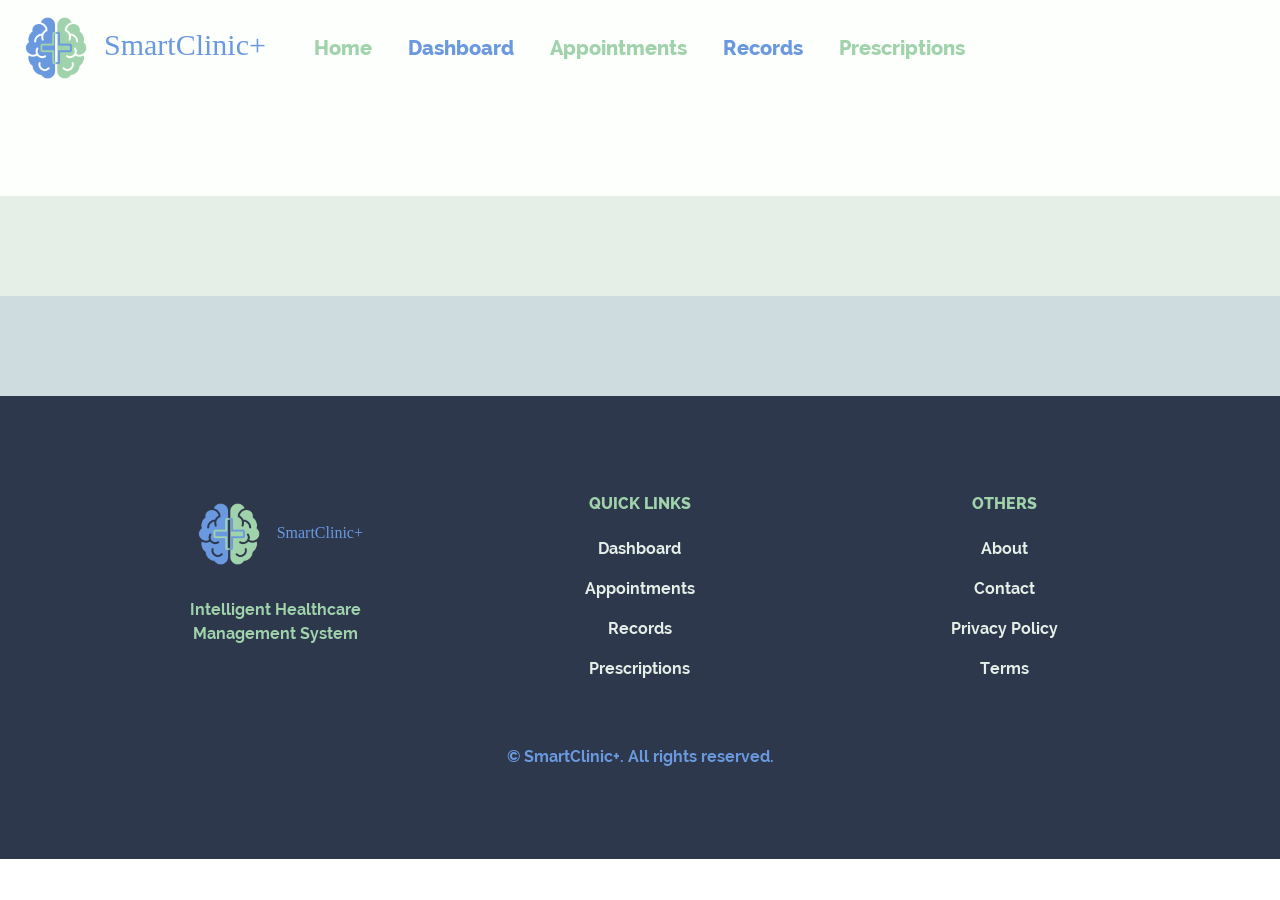
==== html/index.html @ b21c29d2 "draft" ====
<!doctype html>
<html lang="en">
  <head>
    <!-- local css -->
      <link rel="stylesheet" href="../styles/styles.css">
    <!-- end of local csss -->

    <!-- Required meta tags -->
    <meta charset="utf-8">
    <meta name="viewport" content="width=device-width, initial-scale=1.0">

    <!-- Bootstrap CSS -->
    <link rel="stylesheet" href="https://cdn.jsdelivr.net/npm/bootstrap@4.0.0/dist/css/bootstrap.min.css" integrity="sha384-Gn5384xqQ1aoWXA+058RXPxPg6fy4IWvTNh0E263XmFcJlSAwiGgFAW/dAiS6JXm" crossorigin="anonymous">

    <title>SmartClinic+</title>
    <link rel="icon" type="image/x-icon" href="../images/logoo.png">

  </head>

<body>

<!-- This is the start of the nav bar -->
 
<!-- THIS IS THE START OF THE NAV BAR (MENU SECTION) -->
<nav class="navbar navbar-expand-lg navbar-light first-block">
  <a class="norwester nav-name" href="index.html"><img class="logo" src="../images/logoo.png" alt="SmartClinic+ Logo" title="SmartClinic+ logo">SmartClinic+</a>
  <button class="navbar-toggler" type="button" data-toggle="collapse" data-target="#navbarNavAltMarkup" aria-controls="navbarNavAltMarkup" aria-expanded="false" aria-label="Toggle navigation">
    <span class="navbar-toggler-icon"></span>
  </button>
  <div class="collapse navbar-collapse" id="navbarNavAltMarkup">
    <div class="navbar-nav ralewayextrabold nav-text">
      <a class="nav-item nav-link nav-text1 active" href="index.html">Home <span class="sr-only">(current)</span></a>
      <a class="nav-item nav-link nav-text2" href="dashboard.html">Dashboard</a>
      <a class="nav-item nav-link nav-text1" href="appointments.html">Appointments</a>
      <a class="nav-item nav-link nav-text2" href="records.html">Records</a>
      <a class="nav-item nav-link nav-text1" href="prescriptions.html">Prescriptions</a>
    </div>
  </div>
</nav>
<!-- THIS IS THE END OF THE NAV BAR (MENU SECTION) -->


<!-- This is the start of the first-block -->
<section class = "first-block">

</section>
<!-- This is the end of the first-block -->

<!-- This is the start of the second-block -->
<section class = "second-block">
  
</section>
<!-- This is the end of the second-block -->

<!-- This is the start of the third-block -->
<section class = "third-block">
  
</section>
<!-- This is the end of the third-block -->

<!-- start of footer -->

 <!-- Footer -->
<footer class="text-center text-lg-start bg-body-tertiary text-muted footer">

  <!-- Section: Links  -->
  <section class="">
    <div class="container text-center text-md-start mt-5">
      <!-- Grid row -->
      <div class="row mt-3">
        <!-- Grid column -->
        <div class="col-md-3 col-lg-4 col-xl-3 mx-auto mb-4">
          <!-- Content -->
          <h6 class="fw-bold mb-4">
          <a class="fas fa-gem me-3 norwester footer-text2" href="index.html"><img class="logo" src="../images/logoo.png" alt="SmartClinic+ Logo" title="SmartClinic+ logo">SmartClinic+</a>
          </h6>
          <p class="footer-text1 ralewaybold">
            Intelligent Healthcare Management System
          </p>
        </div>
        <!-- Grid column -->


        <!-- Grid column -->
        <div class="col-md-3 col-lg-2 col-xl-2 mx-auto mb-4">
          <!-- Links -->
          <h6 class="text-uppercase ralewayextrabold footer-text1 mb-4">
            Quick links
          </h6>
          <p>
            <a href="dashboard.html" class="footer-links ralewaybold">Dashboard</a>
          </p>
          <p>
            <a href="appointments.html" class="footer-links ralewaybold">Appointments</a>
          </p>
          <p>
            <a href="records.html" class="footer-links ralewaybold">Records</a>
          </p>
          <p>
            <a href="prescriptions.html" class="footer-links ralewaybold">Prescriptions</a>
          </p>
        </div>
        <!-- Grid column -->

        <!-- Grid column -->
        <div class="col-md-4 col-lg-3 col-xl-3 mx-auto mb-md-0 mb-4">
          <!-- Links -->
          <h6 class="text-uppercase ralewayextrabold footer-text1 mb-4">OTHERS</h6>
          <p>
            <a href="#" class="footer-links ralewaybold">About</a>
          </p>
          <p>
            <a href="#" class="footer-links ralewaybold">Contact</a>
          </p>
          <p>
            <a href="#" class="footer-links ralewaybold">Privacy Policy</a>
          </p>
          <p>
            <a href="#" class="footer-links ralewaybold">Terms</a>
          </p>
        </div>
        <!-- Grid column -->
      </div>
      <!-- Grid row -->
    </div>
  </section>
  <!-- Section: Links  -->

  <!-- Copyright -->
  <div class="text-center p-4">
    <p class ="ralewaybold footer-text2">&copy; SmartClinic+. All rights reserved.</p>
  </div>
  <!-- Copyright -->
</footer>
<!-- Footer -->
<!-- end of footer -->

  </body>
</html>
---- styles/styles.css ----
@font-face {
    font-family:'RalewayEB';
    src: url(../fonts/raleway-extrabold.ttf);
}

@font-face {
    font-family: 'Norwester';
    src: url(../fonts/Norwester.otf);
}

@font-face {
    font-family: 'RalewayB';
    src: url(../fonts/raleway-bold.ttf)
}

.ralewayextrabold {
  font-family: 'RalewayEB';
}

.norwester {
    font-family: 'Norwester';
    color: #a0d3ab;
}

.ralewaybold {
    font-family: 'RalewayB';
}

.logo {
    width: 80px;
    height: auto;
    margin-right: 8px;
}

.nav-name {
    color: #6a99df !important;
    font-size: 30px;
    margin-right: 40px;
}

.nav-text1 {
    color: #a0d3ab !important;
    font-size: 20px;
}

.nav-text2 {
    color: #6a99df !important;
    font-size: 20px;
}

.navbar-brand {
    margin-right: 40px;
}

.nav-link {
    margin-right: 20px;
}

.first-block {
    background-color: #fcfffc;
    padding: 50px 5%;
}

.second-block {
    background-color: #e5efe7;
    padding: 50px 5%;
}

.third-block {
    background-color: #cfdcdf;
    padding: 50px 5%;
}

.footer {
    background-color: #2d384d;
    padding: 50px 5%;
}

.footer-text1 {
    color: #a0d3ab !important;
}

.footer-text2 {
    color: #6a99df !important;
}

.footer-links {
    color: #e5efe7;
    text-decoration: none;
}

.footer-links:hover {
    color: #e5efe7;
    text-decoration: underline
}
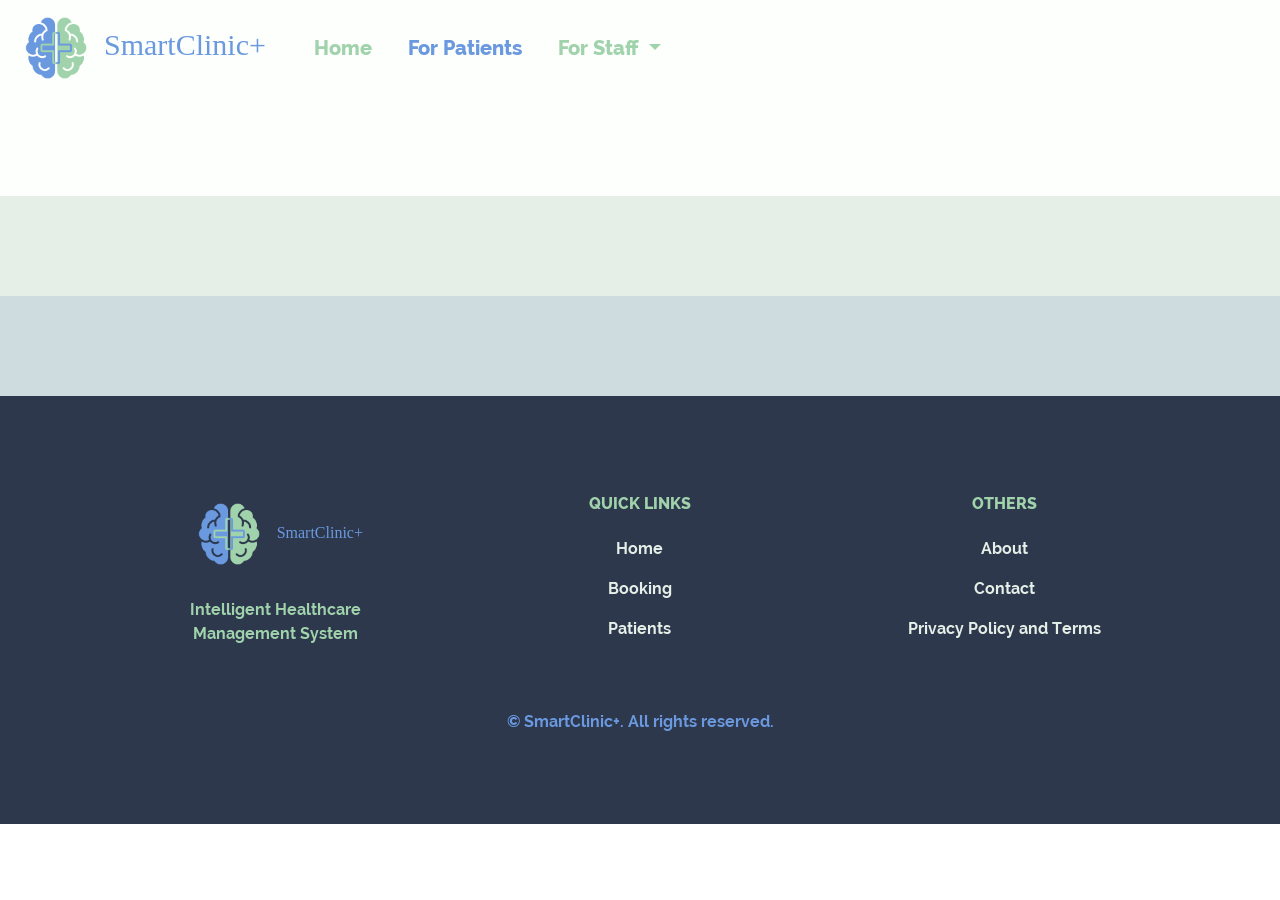
==== commit 14df9c90: "changed navbar and footer. also changed the page names" ====
--- a/html/index.html
+++ b/html/index.html
@@ -12,7 +12,7 @@
     <!-- Bootstrap CSS -->
     <link rel="stylesheet" href="https://cdn.jsdelivr.net/npm/bootstrap@4.0.0/dist/css/bootstrap.min.css" integrity="sha384-Gn5384xqQ1aoWXA+058RXPxPg6fy4IWvTNh0E263XmFcJlSAwiGgFAW/dAiS6JXm" crossorigin="anonymous">
 
-    <title>SmartClinic+</title>
+    <title>SmartClinic+ | Home</title>
     <link rel="icon" type="image/x-icon" href="../images/logoo.png">
 
   </head>
@@ -27,15 +27,36 @@
   <button class="navbar-toggler" type="button" data-toggle="collapse" data-target="#navbarNavAltMarkup" aria-controls="navbarNavAltMarkup" aria-expanded="false" aria-label="Toggle navigation">
     <span class="navbar-toggler-icon"></span>
   </button>
-  <div class="collapse navbar-collapse" id="navbarNavAltMarkup">
+  <!-- <div class="collapse navbar-collapse" id="navbarNavAltMarkup">
     <div class="navbar-nav ralewayextrabold nav-text">
       <a class="nav-item nav-link nav-text1 active" href="index.html">Home <span class="sr-only">(current)</span></a>
       <a class="nav-item nav-link nav-text2" href="dashboard.html">Dashboard</a>
       <a class="nav-item nav-link nav-text1" href="appointments.html">Appointments</a>
       <a class="nav-item nav-link nav-text2" href="records.html">Records</a>
-      <a class="nav-item nav-link nav-text1" href="prescriptions.html">Prescriptions</a>
-    </div>
-  </div>
+      <a class="nav-item nav-link nav-text1" href="prescriptions.html">Prescriptions</a> -->
+
+      <div class="collapse navbar-collapse" id="navbarSupportedContent">
+        <ul class="navbar-nav ralewayextrabold nav-text">
+          <li class="nav-item active">
+            <a class="nav-item nav-link nav-text1 active" href="index.html">Home <span class="sr-only">(current)</span></a>
+          </li>
+          <li class="nav-item">
+            <a class="nav-item nav-link nav-text2" href="patients.html">For Patients</a>
+          </li>
+          <li class="nav-item dropdown nav-text1">
+            <a class="nav-link dropdown-toggle nav-text1" href="#" id="navbarDropdown" role="button" data-toggle="dropdown" aria-haspopup="true" aria-expanded="false">
+              For Staff
+            </a>
+            <div class="dropdown-menu" aria-labelledby="navbarDropdown">
+              <a class="dropdown-item nav-text2" href="doctorsdashboard.html">Doctor Dashboard</a>
+              <a class="dropdown-item nav-text2" href="tasks.html">Tasks</a>
+              <a class="dropdown-item nav-text2" href="patientrecords.html">Patient Records</a>
+            </div>
+          </li>
+        </ul>
+        </div>
+    <!-- </div>
+  </div> -->
 </nav>
 <!-- THIS IS THE END OF THE NAV BAR (MENU SECTION) -->
 
@@ -57,6 +78,12 @@
   
 </section>
 <!-- This is the end of the third-block -->
+
+<!-- Optional JavaScript -->
+    <!-- jQuery first, then Popper.js, then Bootstrap JS -->
+    <script src="https://code.jquery.com/jquery-3.2.1.slim.min.js" integrity="sha384-KJ3o2DKtIkvYIK3UENzmM7KCkRr/rE9/Qpg6aAZGJwFDMVNA/GpGFF93hXpG5KkN" crossorigin="anonymous"></script>
+    <script src="https://cdn.jsdelivr.net/npm/popper.js@1.12.9/dist/umd/popper.min.js" integrity="sha384-ApNbgh9B+Y1QKtv3Rn7W3mgPxhU9K/ScQsAP7hUibX39j7fakFPskvXusvfa0b4Q" crossorigin="anonymous"></script>
+    <script src="https://cdn.jsdelivr.net/npm/bootstrap@4.0.0/dist/js/bootstrap.min.js" integrity="sha384-JZR6Spejh4U02d8jOt6vLEHfe/JQGiRRSQQxSfFWpi1MquVdAyjUar5+76PVCmYl" crossorigin="anonymous"></script>
 
 <!-- start of footer -->
 
@@ -88,16 +115,13 @@
             Quick links
           </h6>
           <p>
-            <a href="dashboard.html" class="footer-links ralewaybold">Dashboard</a>
+            <a href="index.html" class="footer-links ralewaybold">Home</a>
           </p>
           <p>
-            <a href="appointments.html" class="footer-links ralewaybold">Appointments</a>
+            <a href="patients.html" class="footer-links ralewaybold">Booking</a>
           </p>
           <p>
-            <a href="records.html" class="footer-links ralewaybold">Records</a>
-          </p>
-          <p>
-            <a href="prescriptions.html" class="footer-links ralewaybold">Prescriptions</a>
+            <a href="patients.html" class="footer-links ralewaybold">Patients</a>
           </p>
         </div>
         <!-- Grid column -->
@@ -113,10 +137,7 @@
             <a href="#" class="footer-links ralewaybold">Contact</a>
           </p>
           <p>
-            <a href="#" class="footer-links ralewaybold">Privacy Policy</a>
-          </p>
-          <p>
-            <a href="#" class="footer-links ralewaybold">Terms</a>
+            <a href="#" class="footer-links ralewaybold">Privacy Policy and Terms</a>
           </p>
         </div>
         <!-- Grid column -->
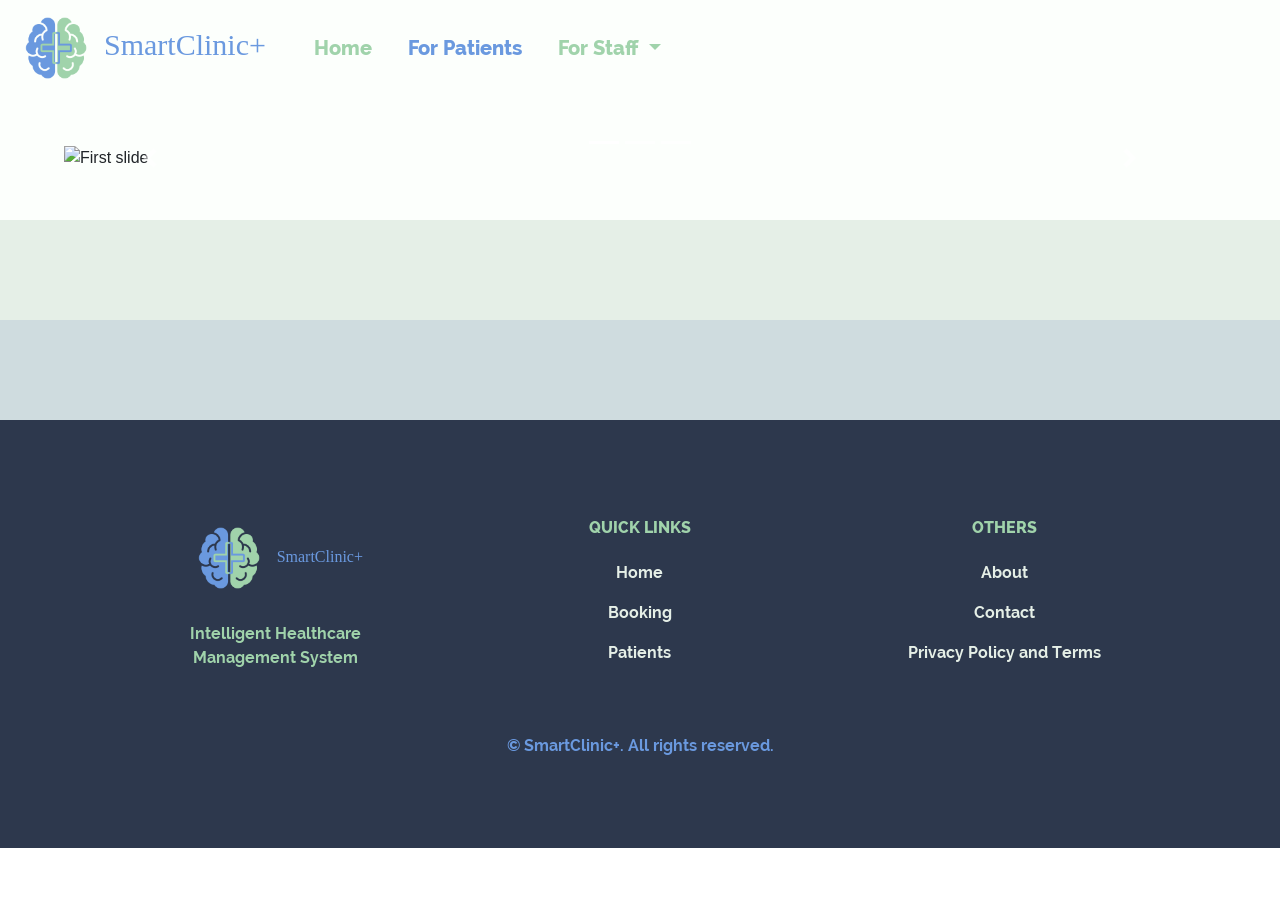
==== commit 8a1f36dd: "changed from titles and content" ====
--- a/html/index.html
+++ b/html/index.html
@@ -63,7 +63,32 @@
 
 <!-- This is the start of the first-block -->
 <section class = "first-block">
-
+  <div id="carouselExampleIndicators" class="carousel slide" data-ride="carousel">
+    <ol class="carousel-indicators">
+      <li data-target="#carouselExampleIndicators" data-slide-to="0" class="active"></li>
+      <li data-target="#carouselExampleIndicators" data-slide-to="1"></li>
+      <li data-target="#carouselExampleIndicators" data-slide-to="2"></li>
+    </ol>
+    <div class="carousel-inner">
+      <div class="carousel-item active">
+        <img class="d-block w-100" src="..." alt="First slide">
+      </div>
+      <div class="carousel-item">
+        <img class="d-block w-100" src="..." alt="Second slide">
+      </div>
+      <div class="carousel-item">
+        <img class="d-block w-100" src="..." alt="Third slide">
+      </div>
+    </div>
+    <a class="carousel-control-prev" href="#carouselExampleIndicators" role="button" data-slide="prev">
+      <span class="carousel-control-prev-icon" aria-hidden="true"></span>
+      <span class="sr-only">Previous</span>
+    </a>
+    <a class="carousel-control-next" href="#carouselExampleIndicators" role="button" data-slide="next">
+      <span class="carousel-control-next-icon" aria-hidden="true"></span>
+      <span class="sr-only">Next</span>
+    </a>
+  </div>
 </section>
 <!-- This is the end of the first-block -->
 
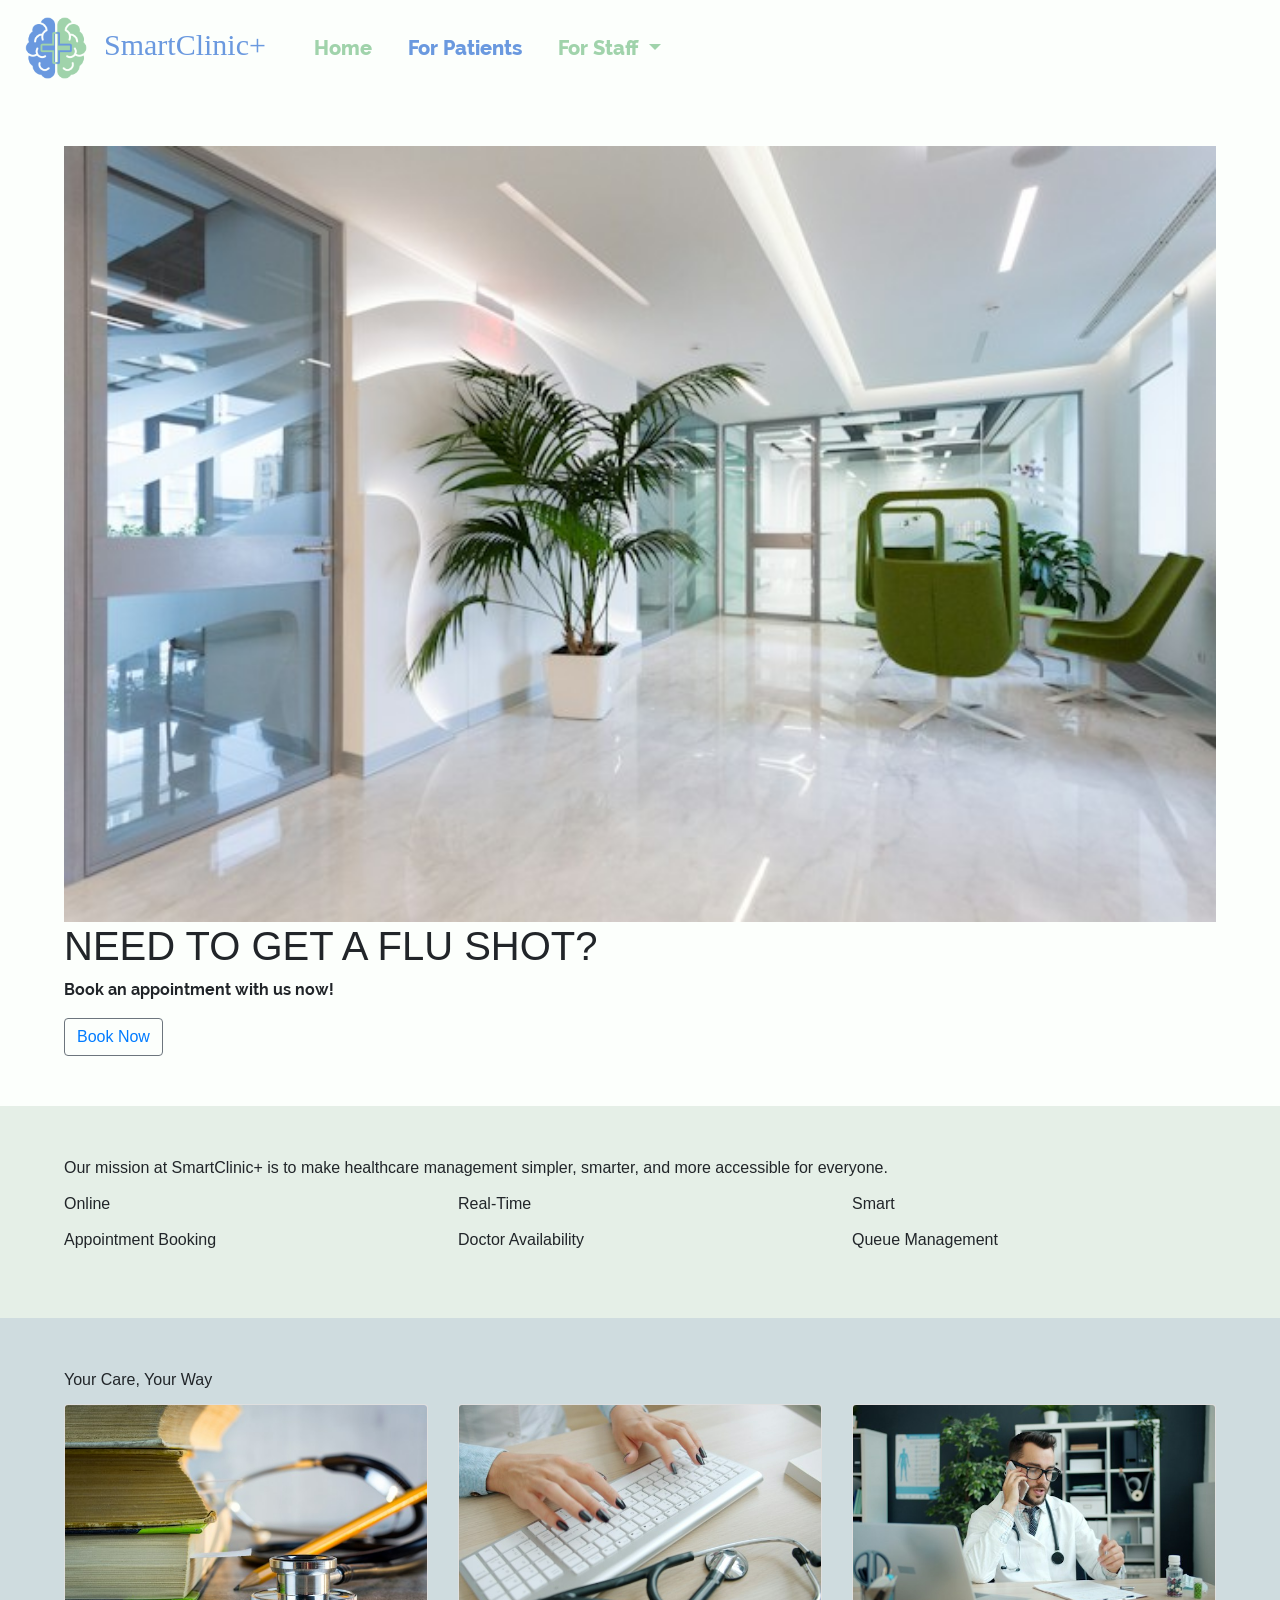
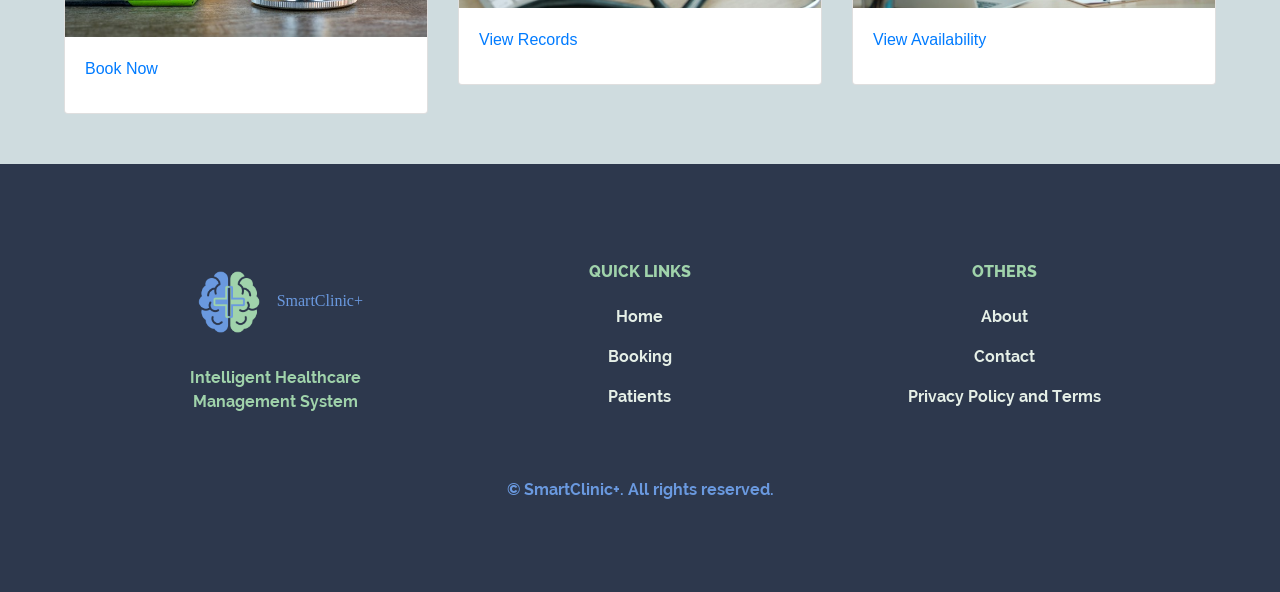
==== commit e5a6f20b: "added homepage" ====
--- a/html/index.html
+++ b/html/index.html
@@ -27,13 +27,6 @@
   <button class="navbar-toggler" type="button" data-toggle="collapse" data-target="#navbarNavAltMarkup" aria-controls="navbarNavAltMarkup" aria-expanded="false" aria-label="Toggle navigation">
     <span class="navbar-toggler-icon"></span>
   </button>
-  <!-- <div class="collapse navbar-collapse" id="navbarNavAltMarkup">
-    <div class="navbar-nav ralewayextrabold nav-text">
-      <a class="nav-item nav-link nav-text1 active" href="index.html">Home <span class="sr-only">(current)</span></a>
-      <a class="nav-item nav-link nav-text2" href="dashboard.html">Dashboard</a>
-      <a class="nav-item nav-link nav-text1" href="appointments.html">Appointments</a>
-      <a class="nav-item nav-link nav-text2" href="records.html">Records</a>
-      <a class="nav-item nav-link nav-text1" href="prescriptions.html">Prescriptions</a> -->
 
       <div class="collapse navbar-collapse" id="navbarSupportedContent">
         <ul class="navbar-nav ralewayextrabold nav-text">
@@ -55,52 +48,87 @@
           </li>
         </ul>
         </div>
-    <!-- </div>
-  </div> -->
 </nav>
 <!-- THIS IS THE END OF THE NAV BAR (MENU SECTION) -->
 
 
 <!-- This is the start of the first-block -->
 <section class = "first-block">
-  <div id="carouselExampleIndicators" class="carousel slide" data-ride="carousel">
-    <ol class="carousel-indicators">
-      <li data-target="#carouselExampleIndicators" data-slide-to="0" class="active"></li>
-      <li data-target="#carouselExampleIndicators" data-slide-to="1"></li>
-      <li data-target="#carouselExampleIndicators" data-slide-to="2"></li>
-    </ol>
+  <div id="carouselExampleControls" class="carousel slide" data-ride="carousel">
     <div class="carousel-inner">
       <div class="carousel-item active">
-        <img class="d-block w-100" src="..." alt="First slide">
+        <img src="../images/clinic1.jpg" class="d-block w-100" alt="...">
       </div>
       <div class="carousel-item">
-        <img class="d-block w-100" src="..." alt="Second slide">
+        <img src="../images/clinic2.jpg" class="d-block w-100" alt="...">
       </div>
       <div class="carousel-item">
-        <img class="d-block w-100" src="..." alt="Third slide">
-      </div>
-    </div>
-    <a class="carousel-control-prev" href="#carouselExampleIndicators" role="button" data-slide="prev">
-      <span class="carousel-control-prev-icon" aria-hidden="true"></span>
-      <span class="sr-only">Previous</span>
-    </a>
-    <a class="carousel-control-next" href="#carouselExampleIndicators" role="button" data-slide="next">
-      <span class="carousel-control-next-icon" aria-hidden="true"></span>
-      <span class="sr-only">Next</span>
-    </a>
+        <img src="../images/clinic3.jpg" class="d-block w-100" alt="...">
+      </div>
+    </div>
+  </div>
+
+  <div class="carousel-overlay">
+      <h1 class="norwester2">NEED TO GET A FLU SHOT?</h1>
+      <p class="ralewaybold">Book an appointment with us now!</p>
+    </div>
+  </div>
+
+  <div class="carousel-button">
+    <button type="button" class="btn btn-outline-secondary"><a href="patients.html">Book Now</a></button>
   </div>
 </section>
 <!-- This is the end of the first-block -->
 
 <!-- This is the start of the second-block -->
 <section class = "second-block">
-  
+  <p class="card-title cardpad">Our mission at SmartClinic+ is to make healthcare management simpler, smarter, and more accessible for everyone.</p>
+  <div class="row row-cols-1 row-cols-md-3 g-4">
+    <div class="col cardpad">
+      <p class="card-title card-text1">Online</p>
+      <p class="card-text2">Appointment Booking</p>
+    </div>
+    <div class="col cardpad">
+      <p class="card-title card-text1">Real-Time</p>
+      <p class="card-text2">Doctor Availability</p>
+    </div>
+    <div class="col cardpad">
+      <p class="card-title card-text1">Smart</p>
+      <p class="card-text2">Queue Management</p>
+    </div>
+  </div>
 </section>
 <!-- This is the end of the second-block -->
 
 <!-- This is the start of the third-block -->
 <section class = "third-block">
-  
+  <p class="card-title cardpad">Your Care, Your Way</p>
+  <div class="row row-cols-1 row-cols-md-3 g-4">
+    <div class="col">
+      <div class="card">
+        <img src="../images/booking.jpg" class="card-img-top" alt="...">
+        <div class="card-body card-title">
+          <a href="patients.html">Book Now</a>
+        </div>
+      </div>
+    </div>
+    <div class="col">
+      <div class="card">
+        <img src="../images/viewrecords.jpg" class="card-img-top" alt="...">
+        <div class="card-body card-title">
+          <a href="patients.html">View Records</a>
+        </div>
+      </div>
+    </div>
+    <div class="col">
+      <div class="card">
+        <img src="../images/availability.jpg" class="card-img-top" alt="...">
+        <div class="card-body card-title">
+          <a href="patients.html">View Availability</a>
+        </div>
+      </div>
+    </div>
+  </div>
 </section>
 <!-- This is the end of the third-block -->
 
--- a/styles/styles.css
+++ b/styles/styles.css
@@ -94,12 +94,328 @@
     text-decoration: underline
 }
 
-
-
-
-
-
-
-
-
-
+/* ============================
+   Doctor Dashboard
+   ============================ */
+
+.dash-heading {
+    color: #2d384d;
+}
+
+.dash-subtext {
+    color: #2d384d;
+    opacity: 0.55;
+}
+
+/* Sidebar pills */
+#dashboard-tab .nav-link {
+    color: #2d384d;
+    font-family: 'RalewayB';
+    border-radius: 6px;
+    padding: 10px 14px;
+    margin-bottom: 6px;
+}
+
+#dashboard-tab .nav-link:hover {
+    background-color: #e5efe7;
+}
+
+#dashboard-tab .nav-link.active {
+    background-color: #6a99df;
+    color: #fcfffc;
+}
+
+/* Live pill */
+.badge-live {
+    background-color: #a0d3ab;
+    color: #2d384d;
+    font-family: 'RalewayB';
+    font-weight: normal;
+}
+
+/* Stat cards */
+.stat-card {
+    border: none;
+    border-left: 4px solid #6a99df;
+    border-radius: 8px;
+    box-shadow: 0 1px 4px rgba(45, 56, 77, 0.08);
+    transition: transform 0.15s ease, box-shadow 0.15s ease;
+}
+
+.stat-card:hover {
+    transform: translateY(-2px);
+    box-shadow: 0 4px 10px rgba(45, 56, 77, 0.12);
+}
+
+.stat-card.accent-green {
+    border-left-color: #a0d3ab;
+}
+
+.stat-card.accent-navy {
+    border-left-color: #2d384d;
+}
+
+.stat-label {
+    color: #2d384d;
+    opacity: 0.6;
+    font-size: 13px;
+    font-family: 'RalewayB';
+}
+
+.stat-value {
+    color: #2d384d;
+    font-family: 'Norwester';
+    letter-spacing: 0.5px;
+}
+
+/* General dashboard cards */
+.dash-card {
+    border: none;
+    border-radius: 8px;
+    box-shadow: 0 1px 4px rgba(45, 56, 77, 0.08);
+}
+
+.dash-card h6 {
+    color: #2d384d;
+    font-family: 'RalewayB';
+}
+
+/* Notifications */
+.notification-item {
+    border-left: 3px solid #a0d3ab;
+    padding-left: 12px;
+    color: #2d384d;
+    font-size: 14px;
+}
+
+/* Status badges (appointments) */
+.badge-waiting {
+    background-color: #6a99df;
+    color: #fcfffc;
+}
+
+.badge-inprogress {
+    background-color: #2d384d;
+    color: #fcfffc;
+}
+
+.badge-completed {
+    background-color: #a0d3ab;
+    color: #2d384d;
+}
+
+.badge-cancelled {
+    background-color: #cfdcdf;
+    color: #2d384d;
+}
+
+/* Availability badges (doctors) */
+.badge-available {
+    background-color: #a0d3ab;
+    color: #2d384d;
+}
+
+.badge-busy {
+    background-color: #6a99df;
+    color: #fcfffc;
+}
+
+.badge-offline {
+    background-color: #cfdcdf;
+    color: #2d384d;
+}
+
+/* Buttons */
+.btn-action-blue {
+    background-color: #6a99df;
+    color: #fcfffc;
+    border: none;
+}
+
+.btn-action-blue:hover {
+    background-color: #5786cf;
+    color: #fcfffc;
+}
+
+.btn-action-green {
+    background-color: #a0d3ab;
+    color: #2d384d;
+    border: none;
+}
+
+.btn-action-green:hover {
+    background-color: #8dc79a;
+    color: #2d384d;
+}
+
+.btn-action-muted {
+    background-color: #cfdcdf;
+    color: #2d384d;
+    border: none;
+}
+
+.btn-action-muted:hover {
+    background-color: #bccdd1;
+    color: #2d384d;
+}
+
+/* Patient detail panel */
+.patient-detail {
+    background-color: #fcfffc;
+    border-top: 1px solid #e5efe7;
+    border-radius: 0 0 8px 8px;
+}
+
+.patient-detail h6 {
+    color: #6a99df;
+    font-family: 'RalewayB';
+    font-size: 13px;
+    text-transform: none;
+}
+
+.patient-row {
+    border-radius: 8px;
+}
+
+.patient-row .patient-id {
+    color: #2d384d;
+    opacity: 0.55;
+}
+
+/* Doctors tab */
+.doctor-card {
+    border: none;
+    border-radius: 8px;
+    box-shadow: 0 1px 4px rgba(45, 56, 77, 0.08);
+    height: 100%;
+}
+
+.doctor-avatar {
+    width: 46px;
+    height: 46px;
+    min-width: 46px;
+    border-radius: 50%;
+    background-color: #e5efe7;
+    color: #6a99df;
+    display: flex;
+    align-items: center;
+    justify-content: center;
+    font-family: 'RalewayB';
+}
+
+.you-card {
+    border: 1px solid #a0d3ab;
+}
+
+
+/* Gaea---------------start of edits --------
+/* 
+   Patients Page Banner
+   */
+
+.patient-banner {
+  position: relative;
+  height: 300px;
+  overflow: hidden;
+}
+
+.banner-img {
+  width: 100%;
+  height: 100%;
+  object-fit: cover;
+}
+
+/* Banner text overlay */
+.banner-text {
+  position: absolute;
+  top: 35%; /* keeps text inside the images */
+  left: 50%;
+  transform: translate(-50%, -50%);
+  width: 90%; /* prevents overflow on smaller screens */
+  text-align: center;
+  color: white;
+  text-shadow: 2px 2px 8px rgba(0,0,0,0.7);
+}
+
+.banner-text h1 {
+  font-size: 3rem;
+  font-family: 'Norwester';
+  color: white;
+}
+
+.banner-text p {
+  font-size: 1.3rem;
+  font-family: 'RalewayB';
+  color: white;
+}
+
+
+
+
+
+/* 
+   Patients Dashboard Feature Boxes
+   */
+
+.dash-card {
+  border: none;
+  border-radius: 12px;
+  box-shadow: 0 2px 8px rgba(45, 56, 77, 0.12);
+  transition: transform 0.2s ease, box-shadow 0.2s ease;
+}
+
+.dash-card:hover {
+  transform: translateY(-4px);
+  box-shadow: 0 6px 16px rgba(45, 56, 77, 0.18);
+}
+
+.dash-card img {
+  height: 140px;
+  object-fit: cover;
+  border-radius: 8px;
+}
+
+
+
+
+/* 
+   Top Book Now Button
+    */
+
+/* Top Book Now Button */
+.btn-action-green {
+  background-color: #ffffff;
+  color: #a0d3ab;
+  border: 2px solid #a0d3ab;
+  border-radius: 30px;
+  font-size: 18px;
+  padding: 8px 28px;
+  display: inline-block;
+}
+
+.btn-action-green:hover {
+  background-color: #f7f7f7;
+  color: #8dc79a;
+  border-color: #8dc79a;
+}
+
+
+
+/* Selected time slot highlight */
+.active-slot {
+  background-color: #2d384d !important;
+  color: #ffffff !important;
+  border-color: #2d384d !important;
+}
+
+
+/* Gaea---------------end----------
+
+
+
+
+
+
+
+
+
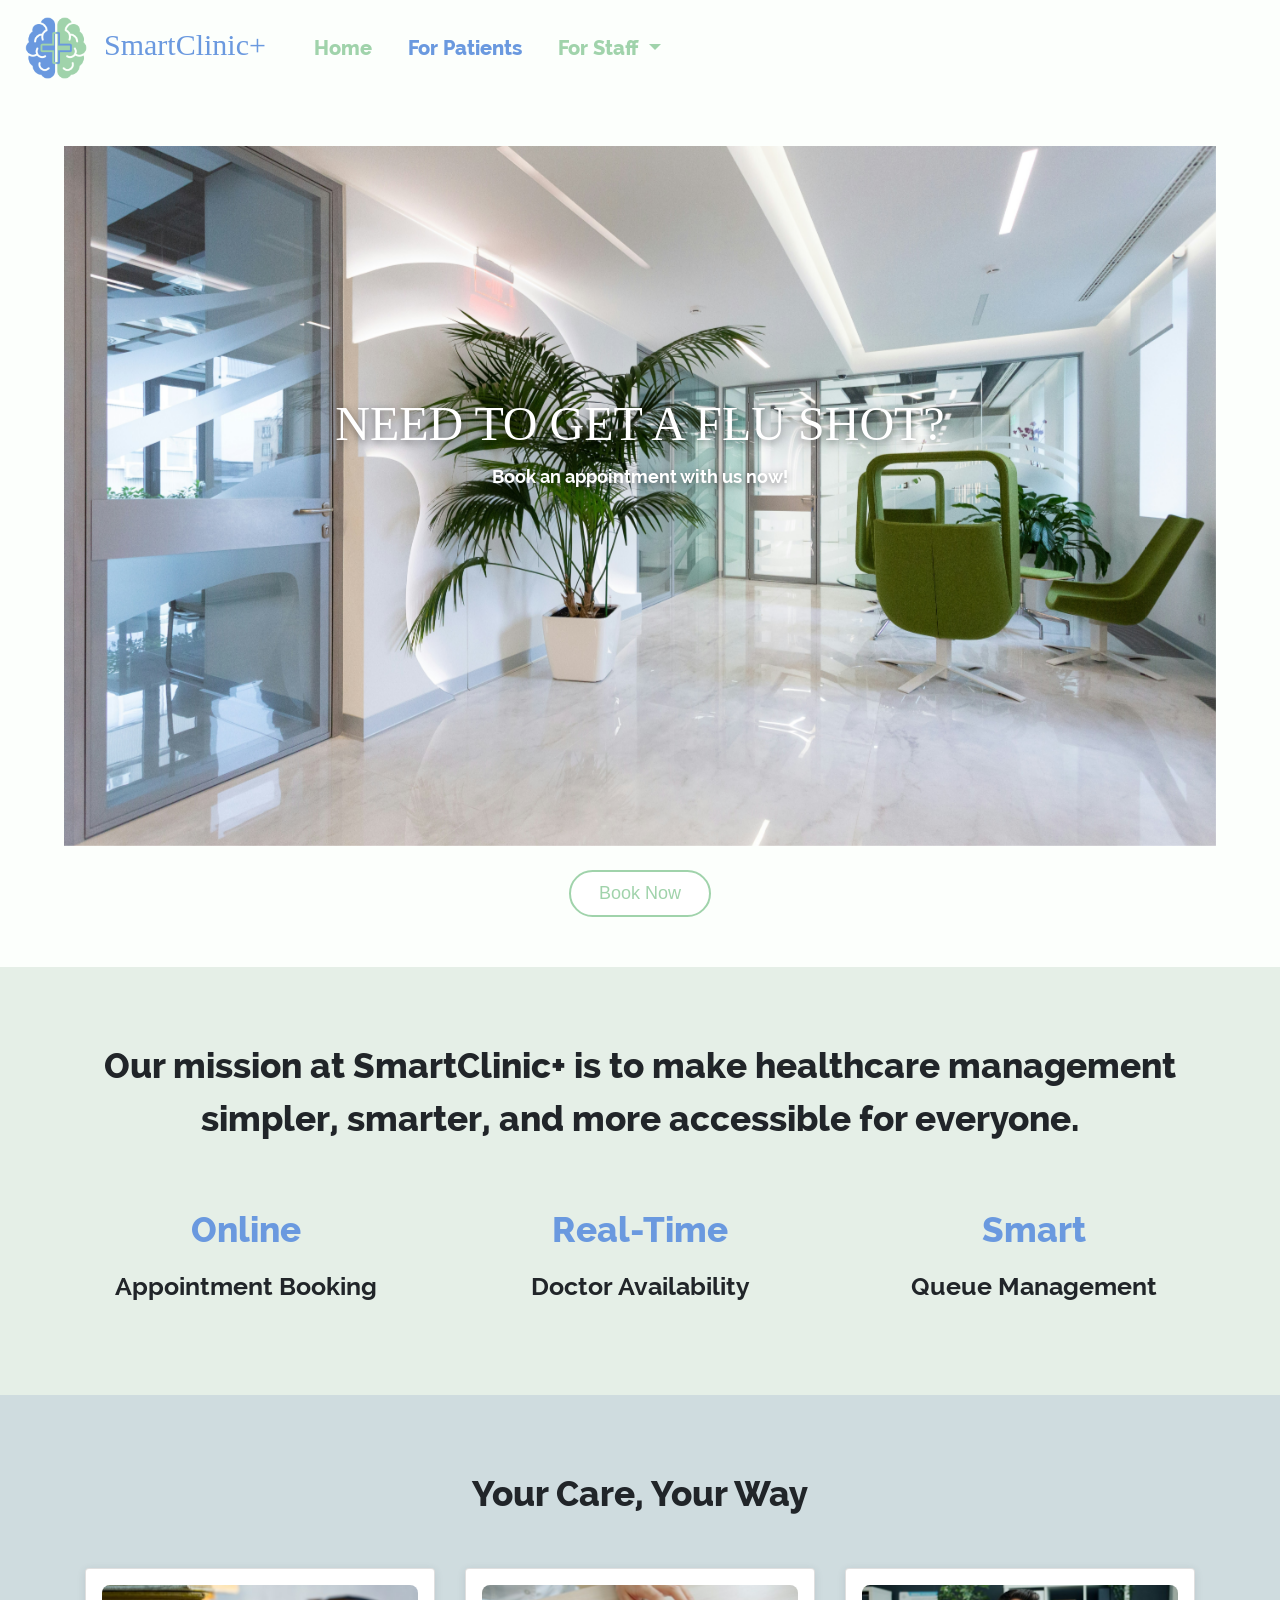
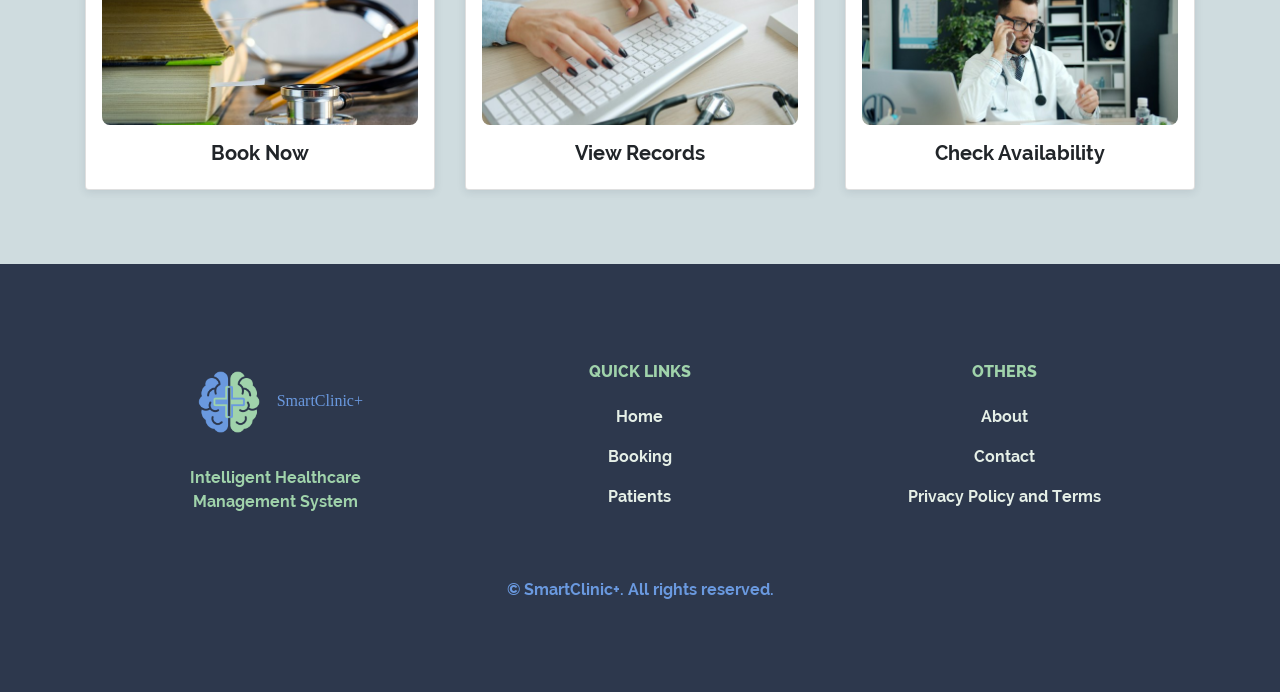
==== commit 9012f6b6: "updated index and css" ====
--- a/html/index.html
+++ b/html/index.html
@@ -74,9 +74,13 @@
     </div>
   </div>
 
-  <div class="carousel-button">
-    <button type="button" class="btn btn-outline-secondary"><a href="patients.html">Book Now</a></button>
-  </div>
+  <!-- Book Now Button -->
+  <div class="text-center mt-4">
+  <a href="patients.html" class="btn-action-green">
+    Book Now
+  </a>
+  </div>
+
 </section>
 <!-- This is the end of the first-block -->
 
@@ -103,32 +107,40 @@
 <!-- This is the start of the third-block -->
 <section class = "third-block">
   <p class="card-title cardpad">Your Care, Your Way</p>
-  <div class="row row-cols-1 row-cols-md-3 g-4">
-    <div class="col">
-      <div class="card">
-        <img src="../images/booking.jpg" class="card-img-top" alt="...">
-        <div class="card-body card-title">
-          <a href="patients.html">Book Now</a>
-        </div>
-      </div>
-    </div>
-    <div class="col">
-      <div class="card">
-        <img src="../images/viewrecords.jpg" class="card-img-top" alt="...">
-        <div class="card-body card-title">
-          <a href="patients.html">View Records</a>
-        </div>
-      </div>
-    </div>
-    <div class="col">
-      <div class="card">
-        <img src="../images/availability.jpg" class="card-img-top" alt="...">
-        <div class="card-body card-title">
-          <a href="patients.html">View Availability</a>
-        </div>
-      </div>
-    </div>
-  </div>
+  
+  <div class="container mt-4">
+    <div class="row row-cols-1 row-cols-md-3 g-4">
+
+      <div class="col-md-4 mb-4">
+        <a href="patients.html" class="card-link">
+          <div class="card dash-card h-100 text-center p-3">
+            <img src="../images/booking.jpg" class="img-fluid mb-3" alt="Book Now">
+            <h5 class="ralewaybold">Book Now</h5>
+          </div>
+        </a>
+      </div>
+    
+      <div class="col-md-4 mb-4">
+        <a href="patientrecords.html" class="card-link">
+          <div class="card dash-card h-100 text-center p-3">
+            <img src="../images/viewrecords.jpg" class="img-fluid mb-3" alt="View Records">
+            <h5 class="ralewaybold">View Records</h5>
+          </div>
+        </a>
+      </div>
+    
+      <div class="col-md-4 mb-4">
+        <a href="patients.html" class="card-link">
+          <div class="card dash-card h-100 text-center p-3">
+            <img src="../images/availability.jpg" class="img-fluid mb-3" alt="Check Availability">
+            <h5 class="ralewaybold">Check Availability</h5>
+          </div>
+        </a>
+      </div>
+    
+    </div>
+  </div>
+
 </section>
 <!-- This is the end of the third-block -->
 
--- a/styles/styles.css
+++ b/styles/styles.css
@@ -20,6 +20,12 @@
 .norwester {
     font-family: 'Norwester';
     color: #a0d3ab;
+}
+
+.norwester2 {
+    font-family: 'Norwester';
+    color: #ffffff;
+    font-size: 500px;
 }
 
 .ralewaybold {
@@ -307,115 +313,391 @@
     border: 1px solid #a0d3ab;
 }
 
+/* ============================
+   Doctor Dashboard
+   ============================ */
+
+.dash-heading {
+    color: #2d384d;
+}
+
+.dash-subtext {
+    color: #2d384d;
+    opacity: 0.55;
+}
+
+/* Sidebar pills */
+#dashboard-tab .nav-link {
+    color: #2d384d;
+    font-family: 'RalewayB';
+    border-radius: 6px;
+    padding: 10px 14px;
+    margin-bottom: 6px;
+}
+
+#dashboard-tab .nav-link:hover {
+    background-color: #e5efe7;
+}
+
+#dashboard-tab .nav-link.active {
+    background-color: #6a99df;
+    color: #fcfffc;
+}
+
+/* Live pill */
+.badge-live {
+    background-color: #a0d3ab;
+    color: #2d384d;
+    font-family: 'RalewayB';
+    font-weight: normal;
+}
+
+/* Stat cards */
+.stat-card {
+    border: none;
+    border-left: 4px solid #6a99df;
+    border-radius: 8px;
+    box-shadow: 0 1px 4px rgba(45, 56, 77, 0.08);
+    transition: transform 0.15s ease, box-shadow 0.15s ease;
+}
+
+.stat-card:hover {
+    transform: translateY(-2px);
+    box-shadow: 0 4px 10px rgba(45, 56, 77, 0.12);
+}
+
+.stat-card.accent-green {
+    border-left-color: #a0d3ab;
+}
+
+.stat-card.accent-navy {
+    border-left-color: #2d384d;
+}
+
+.stat-label {
+    color: #2d384d;
+    opacity: 0.6;
+    font-size: 13px;
+    font-family: 'RalewayB';
+}
+
+.stat-value {
+    color: #2d384d;
+    font-family: 'Norwester';
+    letter-spacing: 0.5px;
+}
+
+/* General dashboard cards */
+.dash-card {
+    border: none;
+    border-radius: 8px;
+    box-shadow: 0 1px 4px rgba(45, 56, 77, 0.08);
+}
+
+.dash-card h6 {
+    color: #2d384d;
+    font-family: 'RalewayB';
+}
+
+/* Notifications */
+.notification-item {
+    border-left: 3px solid #a0d3ab;
+    padding-left: 12px;
+    color: #2d384d;
+    font-size: 14px;
+}
+
+/* Status badges (appointments) */
+.badge-waiting {
+    background-color: #6a99df;
+    color: #fcfffc;
+}
+
+.badge-inprogress {
+    background-color: #2d384d;
+    color: #fcfffc;
+}
+
+.badge-completed {
+    background-color: #a0d3ab;
+    color: #2d384d;
+}
+
+.badge-cancelled {
+    background-color: #cfdcdf;
+    color: #2d384d;
+}
+
+/* Availability badges (doctors) */
+.badge-available {
+    background-color: #a0d3ab;
+    color: #2d384d;
+}
+
+.badge-busy {
+    background-color: #6a99df;
+    color: #fcfffc;
+}
+
+.badge-offline {
+    background-color: #cfdcdf;
+    color: #2d384d;
+}
+
+/* Buttons */
+.btn-action-blue {
+    background-color: #6a99df;
+    color: #fcfffc;
+    border: none;
+}
+
+.btn-action-blue:hover {
+    background-color: #5786cf;
+    color: #fcfffc;
+}
+
+.btn-action-green {
+    background-color: #a0d3ab;
+    color: #2d384d;
+    border: none;
+}
+
+.btn-action-green:hover {
+    background-color: #8dc79a;
+    color: #2d384d;
+}
+
+.btn-action-muted {
+    background-color: #cfdcdf;
+    color: #2d384d;
+    border: none;
+}
+
+.btn-action-muted:hover {
+    background-color: #bccdd1;
+    color: #2d384d;
+}
+
+/* Patient detail panel */
+.patient-detail {
+    background-color: #fcfffc;
+    border-top: 1px solid #e5efe7;
+    border-radius: 0 0 8px 8px;
+}
+
+.patient-detail h6 {
+    color: #6a99df;
+    font-family: 'RalewayB';
+    font-size: 13px;
+    text-transform: none;
+}
+
+.patient-row {
+    border-radius: 8px;
+}
+
+.patient-row .patient-id {
+    color: #2d384d;
+    opacity: 0.55;
+}
+
+/* Doctors tab */
+.doctor-card {
+    border: none;
+    border-radius: 8px;
+    box-shadow: 0 1px 4px rgba(45, 56, 77, 0.08);
+    height: 100%;
+}
+
+.doctor-avatar {
+    width: 46px;
+    height: 46px;
+    min-width: 46px;
+    border-radius: 50%;
+    background-color: #e5efe7;
+    color: #6a99df;
+    display: flex;
+    align-items: center;
+    justify-content: center;
+    font-family: 'RalewayB';
+}
+
+.you-card {
+    border: 1px solid #a0d3ab;
+}
+
+/* Cassandra - homepage */
+
+.carousel-item img {
+    height: 700px;         
+    object-fit: cover;   
+    width: 100%;
+  }
+
+  .carousel-wrapper {
+    position: relative;   /* anchor point for the overlay */
+  }
+  
+  .carousel-overlay {
+    position: absolute;
+    top: 50%;
+    left: 50%;
+    transform: translate(-50%, -50%);
+    text-align: center;
+    color: #ffffff;
+    z-index: 10;
+    width: 100%;
+    padding: 0 20px;
+    text-shadow: 0 2px 8px rgba(0, 0, 0, 0.5);  /* keeps text readable over any photo */
+  }
+  
+  .carousel-overlay h1 {
+    font-size: 48px;
+    margin-bottom: 10px;
+  }
+  
+  .carousel-overlay p {
+    font-size: 18px;
+  }
+  
+  .carousel-button {
+    text-align: center;
+    padding: 30px 20px;
+  }
+
+.card-title {
+    font-family: 'RalewayEB';
+    text-align: center;
+    font-size: 35px;
+    text-decoration: none;
+}
+
+.card-text1 {
+    color: #6a99df;
+}
+
+.card-text2 {
+    font-family: 'RalewayB';
+    text-align: center;
+    font-size: 25px;
+}
+
+.cardpad {
+    padding-top: 2%;
+    padding-bottom: 2%;
+}
+
+.card-img-top {
+    height: 300px;         
+    object-fit: cover;   
+    width: 100%;
+}
+
+.card-link {
+    text-decoration: none;
+    color: inherit;
+    cursor: pointer;
+  }
+
+/* Cassandra - end homepage */
 
 /* Gaea---------------start of edits --------
 /* 
    Patients Page Banner
    */
 
-.patient-banner {
-  position: relative;
-  height: 300px;
-  overflow: hidden;
-}
-
-.banner-img {
-  width: 100%;
-  height: 100%;
-  object-fit: cover;
-}
-
-/* Banner text overlay */
-.banner-text {
-  position: absolute;
-  top: 35%; /* keeps text inside the images */
-  left: 50%;
-  transform: translate(-50%, -50%);
-  width: 90%; /* prevents overflow on smaller screens */
-  text-align: center;
-  color: white;
-  text-shadow: 2px 2px 8px rgba(0,0,0,0.7);
-}
-
-.banner-text h1 {
-  font-size: 3rem;
-  font-family: 'Norwester';
-  color: white;
-}
-
-.banner-text p {
-  font-size: 1.3rem;
-  font-family: 'RalewayB';
-  color: white;
-}
-
-
-
-
-
-/* 
-   Patients Dashboard Feature Boxes
-   */
-
-.dash-card {
-  border: none;
-  border-radius: 12px;
-  box-shadow: 0 2px 8px rgba(45, 56, 77, 0.12);
-  transition: transform 0.2s ease, box-shadow 0.2s ease;
-}
-
-.dash-card:hover {
-  transform: translateY(-4px);
-  box-shadow: 0 6px 16px rgba(45, 56, 77, 0.18);
-}
-
-.dash-card img {
-  height: 140px;
-  object-fit: cover;
-  border-radius: 8px;
-}
-
-
-
-
-/* 
-   Top Book Now Button
-    */
-
-/* Top Book Now Button */
-.btn-action-green {
-  background-color: #ffffff;
-  color: #a0d3ab;
-  border: 2px solid #a0d3ab;
-  border-radius: 30px;
-  font-size: 18px;
-  padding: 8px 28px;
-  display: inline-block;
-}
-
-.btn-action-green:hover {
-  background-color: #f7f7f7;
-  color: #8dc79a;
-  border-color: #8dc79a;
-}
-
-
-
-/* Selected time slot highlight */
-.active-slot {
-  background-color: #2d384d !important;
-  color: #ffffff !important;
-  border-color: #2d384d !important;
-}
-
-
-/* Gaea---------------end----------
-
-
-
-
-
-
-
-
-
+   .patient-banner {
+    position: relative;
+    height: 300px;
+    overflow: hidden;
+  }
+  
+  .banner-img {
+    width: 100%;
+    height: 100%;
+    object-fit: cover;
+  }
+  
+  /* Banner text overlay */
+  .banner-text {
+    position: absolute;
+    top: 35%; /* keeps text inside the images */
+    left: 50%;
+    transform: translate(-50%, -50%);
+    width: 90%; /* prevents overflow on smaller screens */
+    text-align: center;
+    color: white;
+    text-shadow: 2px 2px 8px rgba(0,0,0,0.7);
+  }
+  
+  .banner-text h1 {
+    font-size: 3rem;
+    font-family: 'Norwester';
+    color: white;
+  }
+  
+  .banner-text p {
+    font-size: 1.3rem;
+    font-family: 'RalewayB';
+    color: white;
+  }
+  
+  /* 
+     Patients Dashboard Feature Boxes
+     */
+  
+  .dash-card {
+    border: none;
+    border-radius: 12px;
+    box-shadow: 0 2px 8px rgba(45, 56, 77, 0.12);
+    transition: transform 0.2s ease, box-shadow 0.2s ease;
+  }
+  
+  .dash-card:hover {
+    transform: translateY(-4px);
+    box-shadow: 0 6px 16px rgba(45, 56, 77, 0.18);
+  }
+  
+  .dash-card img {
+    height: 140px;
+    object-fit: cover;
+    border-radius: 8px;
+  }
+  
+  /* 
+     Top Book Now Button
+      */
+  
+  /* Top Book Now Button */
+  .btn-action-green {
+    background-color: #ffffff;
+    color: #a0d3ab;
+    border: 2px solid #a0d3ab;
+    border-radius: 30px;
+    font-size: 18px;
+    padding: 8px 28px;
+    display: inline-block;
+  }
+  
+  .btn-action-green:hover {
+    background-color: #f7f7f7;
+    color: #8dc79a;
+    border-color: #8dc79a;
+  }
+  
+  
+  
+  /* Selected time slot highlight */
+  .active-slot {
+    background-color: #2d384d !important;
+    color: #ffffff !important;
+    border-color: #2d384d !important;
+  }
+  
+  
+  /* Gaea---------------end----------*/
+
+
+
+
+
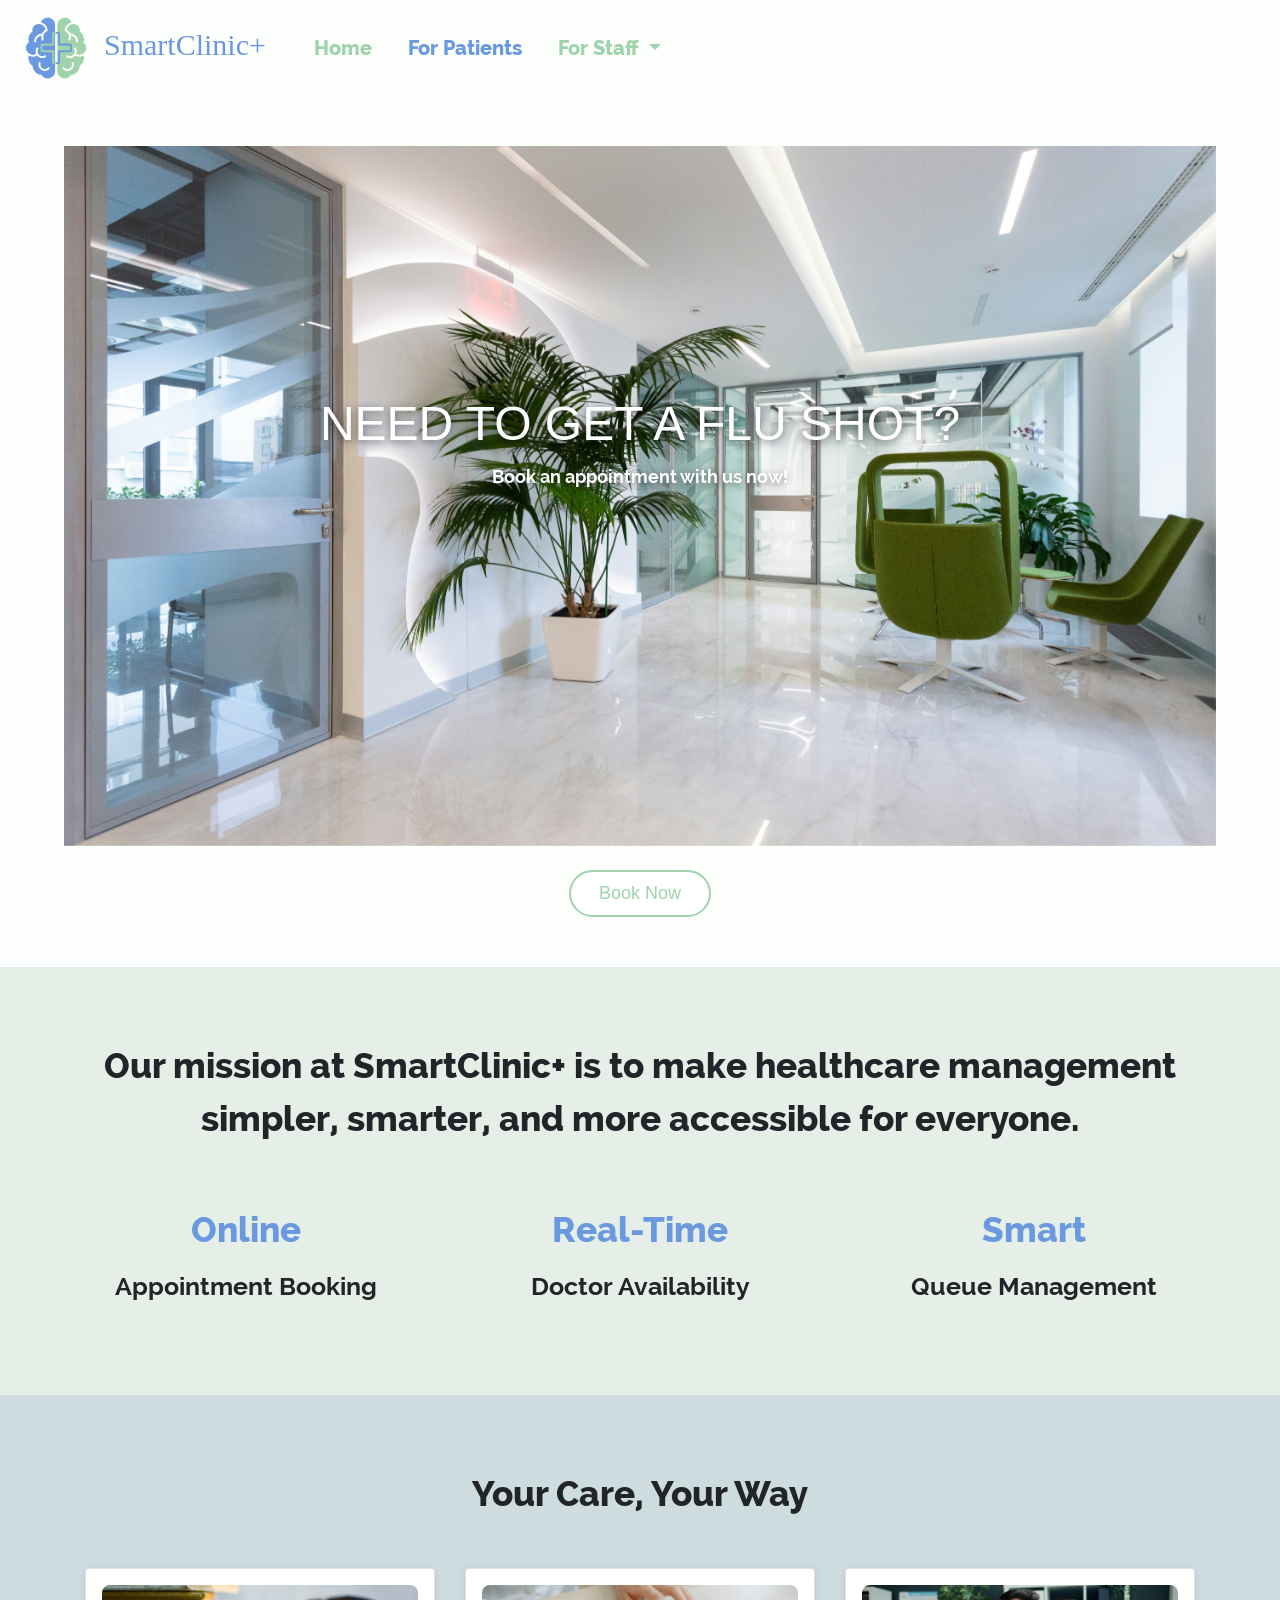
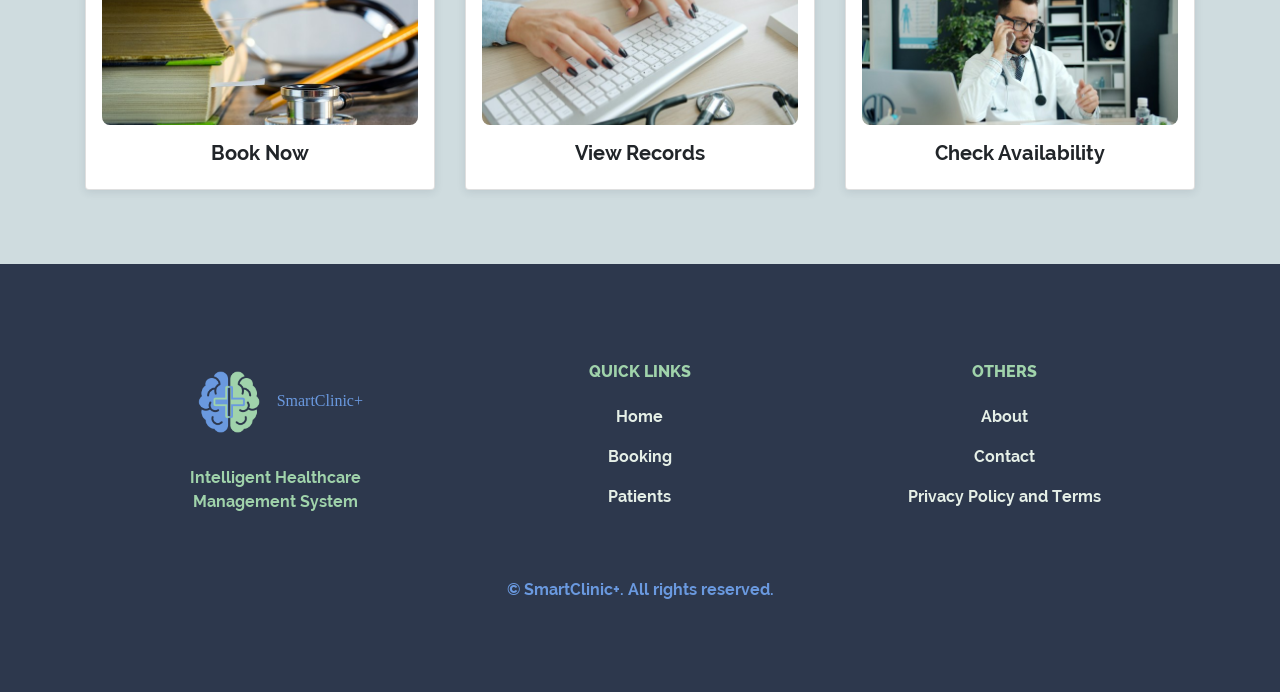
==== commit 23a85312: "final output" ====
--- a/html/index.html
+++ b/html/index.html
@@ -1,225 +1,185 @@
 <!doctype html>
 <html lang="en">
-  <head>
-    <!-- local css -->
-      <link rel="stylesheet" href="../styles/styles.css">
-    <!-- end of local csss -->
-
-    <!-- Required meta tags -->
+<head>
+    <link rel="stylesheet" href="../styles/styles.css">
     <meta charset="utf-8">
     <meta name="viewport" content="width=device-width, initial-scale=1.0">
 
-    <!-- Bootstrap CSS -->
     <link rel="stylesheet" href="https://cdn.jsdelivr.net/npm/bootstrap@4.0.0/dist/css/bootstrap.min.css" integrity="sha384-Gn5384xqQ1aoWXA+058RXPxPg6fy4IWvTNh0E263XmFcJlSAwiGgFAW/dAiS6JXm" crossorigin="anonymous">
 
     <title>SmartClinic+ | Home</title>
     <link rel="icon" type="image/x-icon" href="../images/logoo.png">
-
-  </head>
+</head>
 
 <body>
 
-<!-- This is the start of the nav bar -->
- 
-<!-- THIS IS THE START OF THE NAV BAR (MENU SECTION) -->
 <nav class="navbar navbar-expand-lg navbar-light first-block">
-  <a class="norwester nav-name" href="index.html"><img class="logo" src="../images/logoo.png" alt="SmartClinic+ Logo" title="SmartClinic+ logo">SmartClinic+</a>
-  <button class="navbar-toggler" type="button" data-toggle="collapse" data-target="#navbarNavAltMarkup" aria-controls="navbarNavAltMarkup" aria-expanded="false" aria-label="Toggle navigation">
-    <span class="navbar-toggler-icon"></span>
-  </button>
+    <a class="norwester nav-name" href="index.html"><img class="logo" src="../images/logoo.png" alt="SmartClinic+ Logo" title="SmartClinic+ logo">SmartClinic+</a>
+    <button class="navbar-toggler" type="button" data-toggle="collapse" data-target="#navbarNavAltMarkup" aria-controls="navbarNavAltMarkup" aria-expanded="false" aria-label="Toggle navigation">
+        <span class="navbar-toggler-icon"></span>
+    </button>
 
-      <div class="collapse navbar-collapse" id="navbarSupportedContent">
+    <div class="collapse navbar-collapse" id="navbarSupportedContent">
         <ul class="navbar-nav ralewayextrabold nav-text">
-          <li class="nav-item active">
-            <a class="nav-item nav-link nav-text1 active" href="index.html">Home <span class="sr-only">(current)</span></a>
-          </li>
-          <li class="nav-item">
-            <a class="nav-item nav-link nav-text2" href="patients.html">For Patients</a>
-          </li>
-          <li class="nav-item dropdown nav-text1">
-            <a class="nav-link dropdown-toggle nav-text1" href="#" id="navbarDropdown" role="button" data-toggle="dropdown" aria-haspopup="true" aria-expanded="false">
-              For Staff
-            </a>
-            <div class="dropdown-menu" aria-labelledby="navbarDropdown">
-              <a class="dropdown-item nav-text2" href="doctorsdashboard.html">Doctor Dashboard</a>
-              <a class="dropdown-item nav-text2" href="tasks.html">Tasks</a>
-              <a class="dropdown-item nav-text2" href="patientrecords.html">Patient Records</a>
+            <li class="nav-item active">
+                <a class="nav-item nav-link nav-text1 active" href="index.html">Home <span class="sr-only">(current)</span></a>
+            </li>
+            <li class="nav-item">
+                <a class="nav-item nav-link nav-text2" href="patients.html">For Patients</a>
+            </li>
+            <li class="nav-item dropdown nav-text1">
+                <a class="nav-link dropdown-toggle nav-text1" href="#" id="navbarDropdown" role="button" data-toggle="dropdown" aria-haspopup="true" aria-expanded="false">
+                    For Staff
+                </a>
+                <div class="dropdown-menu" aria-labelledby="navbarDropdown">
+                    <a class="dropdown-item nav-text2" href="doctorsdashboard.html">Doctor Dashboard</a>
+                    <a class="dropdown-item nav-text2" href="tasks.html">Tasks</a>
+                    <a class="dropdown-item nav-text2" href="patientrecords.html">Patient Records</a>
+                </div>
+            </li>
+        </ul>
+    </div>
+</nav>
+
+<section class="first-block">
+    <div id="carouselExampleControls" class="carousel slide" data-ride="carousel">
+        <div class="carousel-inner">
+            <div class="carousel-item active">
+                <img src="../images/clinic1.jpg" class="d-block w-100" alt="...">
             </div>
-          </li>
-        </ul>
+            <div class="carousel-item">
+                <img src="../images/clinic2.jpg" class="d-block w-100" alt="...">
+            </div>
+            <div class="carousel-item">
+                <img src="../images/clinic3.jpg" class="d-block w-100" alt="...">
+            </div>
         </div>
-</nav>
-<!-- THIS IS THE END OF THE NAV BAR (MENU SECTION) -->
+    </div>
 
+    <div class="carousel-overlay">
+        <h1 class="norwester2">NEED TO GET A FLU SHOT?</h1>
+        <p class="ralewaybold">Book an appointment with us now!</p>
+    </div>
 
-<!-- This is the start of the first-block -->
-<section class = "first-block">
-  <div id="carouselExampleControls" class="carousel slide" data-ride="carousel">
-    <div class="carousel-inner">
-      <div class="carousel-item active">
-        <img src="../images/clinic1.jpg" class="d-block w-100" alt="...">
-      </div>
-      <div class="carousel-item">
-        <img src="../images/clinic2.jpg" class="d-block w-100" alt="...">
-      </div>
-      <div class="carousel-item">
-        <img src="../images/clinic3.jpg" class="d-block w-100" alt="...">
-      </div>
+    <div class="text-center mt-4">
+        <a href="patients.html" class="btn-action-green">
+            Book Now
+        </a>
     </div>
-  </div>
+</section>
 
-  <div class="carousel-overlay">
-      <h1 class="norwester2">NEED TO GET A FLU SHOT?</h1>
-      <p class="ralewaybold">Book an appointment with us now!</p>
+<section class="second-block">
+    <p class="card-title cardpad">Our mission at SmartClinic+ is to make healthcare management simpler, smarter, and more accessible for everyone.</p>
+
+    <div class="row row-cols-1 row-cols-md-3 g-4">
+        <div class="col cardpad">
+            <p class="card-title card-text1">Online</p>
+            <p class="card-text2">Appointment Booking</p>
+        </div>
+
+        <div class="col cardpad">
+            <p class="card-title card-text1">Real-Time</p>
+            <p class="card-text2">Doctor Availability</p>
+        </div>
+
+        <div class="col cardpad">
+            <p class="card-title card-text1">Smart</p>
+            <p class="card-text2">Queue Management</p>
+        </div>
     </div>
-  </div>
+</section>
 
-  <!-- Book Now Button -->
-  <div class="text-center mt-4">
-  <a href="patients.html" class="btn-action-green">
-    Book Now
-  </a>
-  </div>
+<section class="third-block">
+    <p class="card-title cardpad">Your Care, Your Way</p>
 
+    <div class="container mt-4">
+        <div class="row row-cols-1 row-cols-md-3 g-4">
+
+            <div class="col-md-4 mb-4">
+                <a href="patients.html" class="card-link">
+                    <div class="card dash-card h-100 text-center p-3">
+                        <img src="../images/booking.jpg" class="img-fluid mb-3" alt="Book Now">
+                        <h5 class="ralewaybold">Book Now</h5>
+                    </div>
+                </a>
+            </div>
+
+            <div class="col-md-4 mb-4">
+                <a href="patientrecords.html" class="card-link">
+                    <div class="card dash-card h-100 text-center p-3">
+                        <img src="../images/viewrecords.jpg" class="img-fluid mb-3" alt="View Records">
+                        <h5 class="ralewaybold">View Records</h5>
+                    </div>
+                </a>
+            </div>
+
+            <div class="col-md-4 mb-4">
+                <a href="patients.html" class="card-link">
+                    <div class="card dash-card h-100 text-center p-3">
+                        <img src="../images/availability.jpg" class="img-fluid mb-3" alt="Check Availability">
+                        <h5 class="ralewaybold">Check Availability</h5>
+                    </div>
+                </a>
+            </div>
+
+        </div>
+    </div>
 </section>
-<!-- This is the end of the first-block -->
 
-<!-- This is the start of the second-block -->
-<section class = "second-block">
-  <p class="card-title cardpad">Our mission at SmartClinic+ is to make healthcare management simpler, smarter, and more accessible for everyone.</p>
-  <div class="row row-cols-1 row-cols-md-3 g-4">
-    <div class="col cardpad">
-      <p class="card-title card-text1">Online</p>
-      <p class="card-text2">Appointment Booking</p>
+<script src="https://code.jquery.com/jquery-3.2.1.slim.min.js" integrity="sha384-KJ3o2DKtIkvYIK3UENzmM7KCkRr/rE9/Qpg6aAZGJwFDMVNA/GpGFF93hXpG5KkN" crossorigin="anonymous"></script>
+<script src="https://cdn.jsdelivr.net/npm/popper.js@1.12.9/dist/umd/popper.min.js" integrity="sha384-ApNbgh9B+Y1QKtv3Rn7W3mgPxhU9K/ScQsAP7hUibX39j7fakFPskvXusvfa0b4Q" crossorigin="anonymous"></script>
+<script src="https://cdn.jsdelivr.net/npm/bootstrap@4.0.0/dist/js/bootstrap.min.js" integrity="sha384-JZR6Spejh4U02d8jOt6vLEHfe/JQGiRRSQQxSfFWpi1MquVdAyjUar5+76PVCmYl" crossorigin="anonymous"></script>
+
+<footer class="text-center text-lg-start bg-body-tertiary text-muted footer">
+    <section class="">
+        <div class="container text-center text-md-start mt-5">
+            <div class="row mt-3">
+
+                <div class="col-md-3 col-lg-4 col-xl-3 mx-auto mb-4">
+                    <h6 class="fw-bold mb-4">
+                        <a class="fas fa-gem me-3 norwester footer-text2" href="index.html"><img class="logo" src="../images/logoo.png" alt="SmartClinic+ Logo" title="SmartClinic+ logo">SmartClinic+</a>
+                    </h6>
+                    <p class="footer-text1 ralewaybold">
+                        Intelligent Healthcare Management System
+                    </p>
+                </div>
+
+                <div class="col-md-3 col-lg-2 col-xl-2 mx-auto mb-4">
+                    <h6 class="text-uppercase ralewayextrabold footer-text1 mb-4">
+                        Quick links
+                    </h6>
+                    <p>
+                        <a href="index.html" class="footer-links ralewaybold">Home</a>
+                    </p>
+                    <p>
+                        <a href="patients.html" class="footer-links ralewaybold">Booking</a>
+                    </p>
+                    <p>
+                        <a href="patients.html" class="footer-links ralewaybold">Patients</a>
+                    </p>
+                </div>
+
+                <div class="col-md-4 col-lg-3 col-xl-3 mx-auto mb-md-0 mb-4">
+                    <h6 class="text-uppercase ralewayextrabold footer-text1 mb-4">OTHERS</h6>
+                    <p>
+                        <a href="#" class="footer-links ralewaybold">About</a>
+                    </p>
+                    <p>
+                        <a href="#" class="footer-links ralewaybold">Contact</a>
+                    </p>
+                    <p>
+                        <a href="#" class="footer-links ralewaybold">Privacy Policy and Terms</a>
+                    </p>
+                </div>
+
+            </div>
+        </div>
+    </section>
+
+    <div class="text-center p-4">
+        <p class="ralewaybold footer-text2">&copy; SmartClinic+. All rights reserved.</p>
     </div>
-    <div class="col cardpad">
-      <p class="card-title card-text1">Real-Time</p>
-      <p class="card-text2">Doctor Availability</p>
-    </div>
-    <div class="col cardpad">
-      <p class="card-title card-text1">Smart</p>
-      <p class="card-text2">Queue Management</p>
-    </div>
-  </div>
-</section>
-<!-- This is the end of the second-block -->
+</footer>
 
-<!-- This is the start of the third-block -->
-<section class = "third-block">
-  <p class="card-title cardpad">Your Care, Your Way</p>
-  
-  <div class="container mt-4">
-    <div class="row row-cols-1 row-cols-md-3 g-4">
-
-      <div class="col-md-4 mb-4">
-        <a href="patients.html" class="card-link">
-          <div class="card dash-card h-100 text-center p-3">
-            <img src="../images/booking.jpg" class="img-fluid mb-3" alt="Book Now">
-            <h5 class="ralewaybold">Book Now</h5>
-          </div>
-        </a>
-      </div>
-    
-      <div class="col-md-4 mb-4">
-        <a href="patientrecords.html" class="card-link">
-          <div class="card dash-card h-100 text-center p-3">
-            <img src="../images/viewrecords.jpg" class="img-fluid mb-3" alt="View Records">
-            <h5 class="ralewaybold">View Records</h5>
-          </div>
-        </a>
-      </div>
-    
-      <div class="col-md-4 mb-4">
-        <a href="patients.html" class="card-link">
-          <div class="card dash-card h-100 text-center p-3">
-            <img src="../images/availability.jpg" class="img-fluid mb-3" alt="Check Availability">
-            <h5 class="ralewaybold">Check Availability</h5>
-          </div>
-        </a>
-      </div>
-    
-    </div>
-  </div>
-
-</section>
-<!-- This is the end of the third-block -->
-
-<!-- Optional JavaScript -->
-    <!-- jQuery first, then Popper.js, then Bootstrap JS -->
-    <script src="https://code.jquery.com/jquery-3.2.1.slim.min.js" integrity="sha384-KJ3o2DKtIkvYIK3UENzmM7KCkRr/rE9/Qpg6aAZGJwFDMVNA/GpGFF93hXpG5KkN" crossorigin="anonymous"></script>
-    <script src="https://cdn.jsdelivr.net/npm/popper.js@1.12.9/dist/umd/popper.min.js" integrity="sha384-ApNbgh9B+Y1QKtv3Rn7W3mgPxhU9K/ScQsAP7hUibX39j7fakFPskvXusvfa0b4Q" crossorigin="anonymous"></script>
-    <script src="https://cdn.jsdelivr.net/npm/bootstrap@4.0.0/dist/js/bootstrap.min.js" integrity="sha384-JZR6Spejh4U02d8jOt6vLEHfe/JQGiRRSQQxSfFWpi1MquVdAyjUar5+76PVCmYl" crossorigin="anonymous"></script>
-
-<!-- start of footer -->
-
- <!-- Footer -->
-<footer class="text-center text-lg-start bg-body-tertiary text-muted footer">
-
-  <!-- Section: Links  -->
-  <section class="">
-    <div class="container text-center text-md-start mt-5">
-      <!-- Grid row -->
-      <div class="row mt-3">
-        <!-- Grid column -->
-        <div class="col-md-3 col-lg-4 col-xl-3 mx-auto mb-4">
-          <!-- Content -->
-          <h6 class="fw-bold mb-4">
-          <a class="fas fa-gem me-3 norwester footer-text2" href="index.html"><img class="logo" src="../images/logoo.png" alt="SmartClinic+ Logo" title="SmartClinic+ logo">SmartClinic+</a>
-          </h6>
-          <p class="footer-text1 ralewaybold">
-            Intelligent Healthcare Management System
-          </p>
-        </div>
-        <!-- Grid column -->
-
-
-        <!-- Grid column -->
-        <div class="col-md-3 col-lg-2 col-xl-2 mx-auto mb-4">
-          <!-- Links -->
-          <h6 class="text-uppercase ralewayextrabold footer-text1 mb-4">
-            Quick links
-          </h6>
-          <p>
-            <a href="index.html" class="footer-links ralewaybold">Home</a>
-          </p>
-          <p>
-            <a href="patients.html" class="footer-links ralewaybold">Booking</a>
-          </p>
-          <p>
-            <a href="patients.html" class="footer-links ralewaybold">Patients</a>
-          </p>
-        </div>
-        <!-- Grid column -->
-
-        <!-- Grid column -->
-        <div class="col-md-4 col-lg-3 col-xl-3 mx-auto mb-md-0 mb-4">
-          <!-- Links -->
-          <h6 class="text-uppercase ralewayextrabold footer-text1 mb-4">OTHERS</h6>
-          <p>
-            <a href="#" class="footer-links ralewaybold">About</a>
-          </p>
-          <p>
-            <a href="#" class="footer-links ralewaybold">Contact</a>
-          </p>
-          <p>
-            <a href="#" class="footer-links ralewaybold">Privacy Policy and Terms</a>
-          </p>
-        </div>
-        <!-- Grid column -->
-      </div>
-      <!-- Grid row -->
-    </div>
-  </section>
-  <!-- Section: Links  -->
-
-  <!-- Copyright -->
-  <div class="text-center p-4">
-    <p class ="ralewaybold footer-text2">&copy; SmartClinic+. All rights reserved.</p>
-  </div>
-  <!-- Copyright -->
-</footer>
-<!-- Footer -->
-<!-- end of footer -->
-
-  </body>
-</html>
+</body>
+</html>
--- a/styles/styles.css
+++ b/styles/styles.css
@@ -1,5 +1,5 @@
 @font-face {
-    font-family:'RalewayEB';
+    font-family: 'RalewayEB';
     src: url(../fonts/raleway-extrabold.ttf);
 }
 
@@ -10,22 +10,16 @@
 
 @font-face {
     font-family: 'RalewayB';
-    src: url(../fonts/raleway-bold.ttf)
+    src: url(../fonts/raleway-bold.ttf);
 }
 
 .ralewayextrabold {
-  font-family: 'RalewayEB';
+    font-family: 'RalewayEB';
 }
 
 .norwester {
     font-family: 'Norwester';
     color: #a0d3ab;
-}
-
-.norwester2 {
-    font-family: 'Norwester';
-    color: #ffffff;
-    font-size: 500px;
 }
 
 .ralewaybold {
@@ -97,12 +91,8 @@
 
 .footer-links:hover {
     color: #e5efe7;
-    text-decoration: underline
-}
-
-/* ============================
-   Doctor Dashboard
-   ============================ */
+    text-decoration: underline;
+}
 
 .dash-heading {
     color: #2d384d;
@@ -113,7 +103,6 @@
     opacity: 0.55;
 }
 
-/* Sidebar pills */
 #dashboard-tab .nav-link {
     color: #2d384d;
     font-family: 'RalewayB';
@@ -131,7 +120,6 @@
     color: #fcfffc;
 }
 
-/* Live pill */
 .badge-live {
     background-color: #a0d3ab;
     color: #2d384d;
@@ -139,7 +127,6 @@
     font-weight: normal;
 }
 
-/* Stat cards */
 .stat-card {
     border: none;
     border-left: 4px solid #6a99df;
@@ -174,19 +161,29 @@
     letter-spacing: 0.5px;
 }
 
-/* General dashboard cards */
 .dash-card {
     border: none;
+    border-radius: 12px;
+    box-shadow: 0 2px 8px rgba(45, 56, 77, 0.12);
+    transition: transform 0.2s ease, box-shadow 0.2s ease;
+}
+
+.dash-card:hover {
+    transform: translateY(-4px);
+    box-shadow: 0 6px 16px rgba(45, 56, 77, 0.18);
+}
+
+.dash-card h6 {
+    color: #2d384d;
+    font-family: 'RalewayB';
+}
+
+.dash-card img {
+    height: 140px;
+    object-fit: cover;
     border-radius: 8px;
-    box-shadow: 0 1px 4px rgba(45, 56, 77, 0.08);
-}
-
-.dash-card h6 {
-    color: #2d384d;
-    font-family: 'RalewayB';
-}
-
-/* Notifications */
+}
+
 .notification-item {
     border-left: 3px solid #a0d3ab;
     padding-left: 12px;
@@ -194,7 +191,6 @@
     font-size: 14px;
 }
 
-/* Status badges (appointments) */
 .badge-waiting {
     background-color: #6a99df;
     color: #fcfffc;
@@ -215,7 +211,6 @@
     color: #2d384d;
 }
 
-/* Availability badges (doctors) */
 .badge-available {
     background-color: #a0d3ab;
     color: #2d384d;
@@ -231,7 +226,6 @@
     color: #2d384d;
 }
 
-/* Buttons */
 .btn-action-blue {
     background-color: #6a99df;
     color: #fcfffc;
@@ -244,14 +238,19 @@
 }
 
 .btn-action-green {
-    background-color: #a0d3ab;
-    color: #2d384d;
-    border: none;
+    background-color: #ffffff;
+    color: #a0d3ab;
+    border: 2px solid #a0d3ab;
+    border-radius: 30px;
+    font-size: 18px;
+    padding: 8px 28px;
+    display: inline-block;
 }
 
 .btn-action-green:hover {
-    background-color: #8dc79a;
-    color: #2d384d;
+    background-color: #f7f7f7;
+    color: #8dc79a;
+    border-color: #8dc79a;
 }
 
 .btn-action-muted {
@@ -265,7 +264,6 @@
     color: #2d384d;
 }
 
-/* Patient detail panel */
 .patient-detail {
     background-color: #fcfffc;
     border-top: 1px solid #e5efe7;
@@ -288,7 +286,6 @@
     opacity: 0.55;
 }
 
-/* Doctors tab */
 .doctor-card {
     border: none;
     border-radius: 8px;
@@ -313,232 +310,21 @@
     border: 1px solid #a0d3ab;
 }
 
-/* ============================
-   Doctor Dashboard
-   ============================ */
-
-.dash-heading {
-    color: #2d384d;
-}
-
-.dash-subtext {
-    color: #2d384d;
-    opacity: 0.55;
-}
-
-/* Sidebar pills */
-#dashboard-tab .nav-link {
-    color: #2d384d;
-    font-family: 'RalewayB';
-    border-radius: 6px;
-    padding: 10px 14px;
-    margin-bottom: 6px;
-}
-
-#dashboard-tab .nav-link:hover {
-    background-color: #e5efe7;
-}
-
-#dashboard-tab .nav-link.active {
-    background-color: #6a99df;
-    color: #fcfffc;
-}
-
-/* Live pill */
-.badge-live {
-    background-color: #a0d3ab;
-    color: #2d384d;
-    font-family: 'RalewayB';
-    font-weight: normal;
-}
-
-/* Stat cards */
-.stat-card {
-    border: none;
-    border-left: 4px solid #6a99df;
-    border-radius: 8px;
-    box-shadow: 0 1px 4px rgba(45, 56, 77, 0.08);
-    transition: transform 0.15s ease, box-shadow 0.15s ease;
-}
-
-.stat-card:hover {
-    transform: translateY(-2px);
-    box-shadow: 0 4px 10px rgba(45, 56, 77, 0.12);
-}
-
-.stat-card.accent-green {
-    border-left-color: #a0d3ab;
-}
-
-.stat-card.accent-navy {
-    border-left-color: #2d384d;
-}
-
-.stat-label {
-    color: #2d384d;
-    opacity: 0.6;
-    font-size: 13px;
-    font-family: 'RalewayB';
-}
-
-.stat-value {
-    color: #2d384d;
-    font-family: 'Norwester';
-    letter-spacing: 0.5px;
-}
-
-/* General dashboard cards */
-.dash-card {
-    border: none;
-    border-radius: 8px;
-    box-shadow: 0 1px 4px rgba(45, 56, 77, 0.08);
-}
-
-.dash-card h6 {
-    color: #2d384d;
-    font-family: 'RalewayB';
-}
-
-/* Notifications */
-.notification-item {
-    border-left: 3px solid #a0d3ab;
-    padding-left: 12px;
-    color: #2d384d;
-    font-size: 14px;
-}
-
-/* Status badges (appointments) */
-.badge-waiting {
-    background-color: #6a99df;
-    color: #fcfffc;
-}
-
-.badge-inprogress {
-    background-color: #2d384d;
-    color: #fcfffc;
-}
-
-.badge-completed {
-    background-color: #a0d3ab;
-    color: #2d384d;
-}
-
-.badge-cancelled {
-    background-color: #cfdcdf;
-    color: #2d384d;
-}
-
-/* Availability badges (doctors) */
-.badge-available {
-    background-color: #a0d3ab;
-    color: #2d384d;
-}
-
-.badge-busy {
-    background-color: #6a99df;
-    color: #fcfffc;
-}
-
-.badge-offline {
-    background-color: #cfdcdf;
-    color: #2d384d;
-}
-
-/* Buttons */
-.btn-action-blue {
-    background-color: #6a99df;
-    color: #fcfffc;
-    border: none;
-}
-
-.btn-action-blue:hover {
-    background-color: #5786cf;
-    color: #fcfffc;
-}
-
-.btn-action-green {
-    background-color: #a0d3ab;
-    color: #2d384d;
-    border: none;
-}
-
-.btn-action-green:hover {
-    background-color: #8dc79a;
-    color: #2d384d;
-}
-
-.btn-action-muted {
-    background-color: #cfdcdf;
-    color: #2d384d;
-    border: none;
-}
-
-.btn-action-muted:hover {
-    background-color: #bccdd1;
-    color: #2d384d;
-}
-
-/* Patient detail panel */
-.patient-detail {
-    background-color: #fcfffc;
-    border-top: 1px solid #e5efe7;
-    border-radius: 0 0 8px 8px;
-}
-
-.patient-detail h6 {
-    color: #6a99df;
-    font-family: 'RalewayB';
-    font-size: 13px;
-    text-transform: none;
-}
-
-.patient-row {
-    border-radius: 8px;
-}
-
-.patient-row .patient-id {
-    color: #2d384d;
-    opacity: 0.55;
-}
-
-/* Doctors tab */
-.doctor-card {
-    border: none;
-    border-radius: 8px;
-    box-shadow: 0 1px 4px rgba(45, 56, 77, 0.08);
-    height: 100%;
-}
-
-.doctor-avatar {
-    width: 46px;
-    height: 46px;
-    min-width: 46px;
-    border-radius: 50%;
-    background-color: #e5efe7;
-    color: #6a99df;
-    display: flex;
-    align-items: center;
-    justify-content: center;
-    font-family: 'RalewayB';
-}
-
-.you-card {
-    border: 1px solid #a0d3ab;
-}
-
-/* Cassandra - homepage */
+.task-text {
+    font-family: 'RalewayB';
+}
 
 .carousel-item img {
-    height: 700px;         
-    object-fit: cover;   
+    height: 700px;
+    object-fit: cover;
     width: 100%;
-  }
-
-  .carousel-wrapper {
-    position: relative;   /* anchor point for the overlay */
-  }
-  
-  .carousel-overlay {
+}
+
+.carousel-wrapper {
+    position: relative;
+}
+
+.carousel-overlay {
     position: absolute;
     top: 50%;
     left: 50%;
@@ -548,22 +334,22 @@
     z-index: 10;
     width: 100%;
     padding: 0 20px;
-    text-shadow: 0 2px 8px rgba(0, 0, 0, 0.5);  /* keeps text readable over any photo */
-  }
-  
-  .carousel-overlay h1 {
+    text-shadow: 0 2px 8px rgba(0, 0, 0, 0.5);
+}
+
+.carousel-overlay h1 {
     font-size: 48px;
     margin-bottom: 10px;
-  }
-  
-  .carousel-overlay p {
+}
+
+.carousel-overlay p {
     font-size: 18px;
-  }
-  
-  .carousel-button {
+}
+
+.carousel-button {
     text-align: center;
     padding: 30px 20px;
-  }
+}
 
 .card-title {
     font-family: 'RalewayEB';
@@ -588,8 +374,8 @@
 }
 
 .card-img-top {
-    height: 300px;         
-    object-fit: cover;   
+    height: 300px;
+    object-fit: cover;
     width: 100%;
 }
 
@@ -597,107 +383,79 @@
     text-decoration: none;
     color: inherit;
     cursor: pointer;
-  }
-
-/* Cassandra - end homepage */
-
-/* Gaea---------------start of edits --------
-/* 
-   Patients Page Banner
-   */
-
-   .patient-banner {
+}
+
+.patient-banner {
     position: relative;
     height: 300px;
     overflow: hidden;
-  }
-  
-  .banner-img {
+}
+
+.banner-img {
     width: 100%;
     height: 100%;
     object-fit: cover;
-  }
-  
-  /* Banner text overlay */
-  .banner-text {
+}
+
+.banner-text {
     position: absolute;
-    top: 35%; /* keeps text inside the images */
+    top: 35%;
     left: 50%;
     transform: translate(-50%, -50%);
-    width: 90%; /* prevents overflow on smaller screens */
+    width: 90%;
     text-align: center;
     color: white;
-    text-shadow: 2px 2px 8px rgba(0,0,0,0.7);
-  }
-  
-  .banner-text h1 {
+    text-shadow: 2px 2px 8px rgba(0, 0, 0, 0.7);
+}
+
+.banner-text h1 {
     font-size: 3rem;
     font-family: 'Norwester';
     color: white;
-  }
-  
-  .banner-text p {
+}
+
+.banner-text p {
     font-size: 1.3rem;
     font-family: 'RalewayB';
     color: white;
-  }
-  
-  /* 
-     Patients Dashboard Feature Boxes
-     */
-  
-  .dash-card {
-    border: none;
-    border-radius: 12px;
-    box-shadow: 0 2px 8px rgba(45, 56, 77, 0.12);
-    transition: transform 0.2s ease, box-shadow 0.2s ease;
-  }
-  
-  .dash-card:hover {
-    transform: translateY(-4px);
-    box-shadow: 0 6px 16px rgba(45, 56, 77, 0.18);
-  }
-  
-  .dash-card img {
-    height: 140px;
-    object-fit: cover;
-    border-radius: 8px;
-  }
-  
-  /* 
-     Top Book Now Button
-      */
-  
-  /* Top Book Now Button */
-  .btn-action-green {
-    background-color: #ffffff;
-    color: #a0d3ab;
-    border: 2px solid #a0d3ab;
-    border-radius: 30px;
-    font-size: 18px;
-    padding: 8px 28px;
-    display: inline-block;
-  }
-  
-  .btn-action-green:hover {
-    background-color: #f7f7f7;
-    color: #8dc79a;
-    border-color: #8dc79a;
-  }
-  
-  
-  
-  /* Selected time slot highlight */
-  .active-slot {
+}
+
+.active-slot {
     background-color: #2d384d !important;
     color: #ffffff !important;
     border-color: #2d384d !important;
-  }
-  
-  
-  /* Gaea---------------end----------*/
-
-
-
-
-
+}
+
+.unavailable {
+    text-decoration: line-through;
+    color: #999;
+    opacity: 0.7;
+}
+
+#availabilityModal .modal-content {
+    border-radius: 12px;
+}
+
+.patient-bubble-list .bubble {
+    border-radius: 30px;
+    padding: 12px 18px;
+    margin-bottom: 10px;
+    background-color: #f7f7f7;
+    border: 1px solid #dcdcdc;
+    cursor: pointer;
+    transition: all 0.2s ease;
+    font-family: 'RalewayB';
+    color: #2d384d;
+}
+
+.patient-bubble-list .bubble:hover {
+    background-color: #e8f5e9;
+    border-color: #a0d3ab;
+    transform: translateY(-2px);
+}
+
+.patient-bubble-list .bubble.active {
+    background-color: #a0d3ab;
+    color: #ffffff;
+    border-color: #8dc79a;
+}
